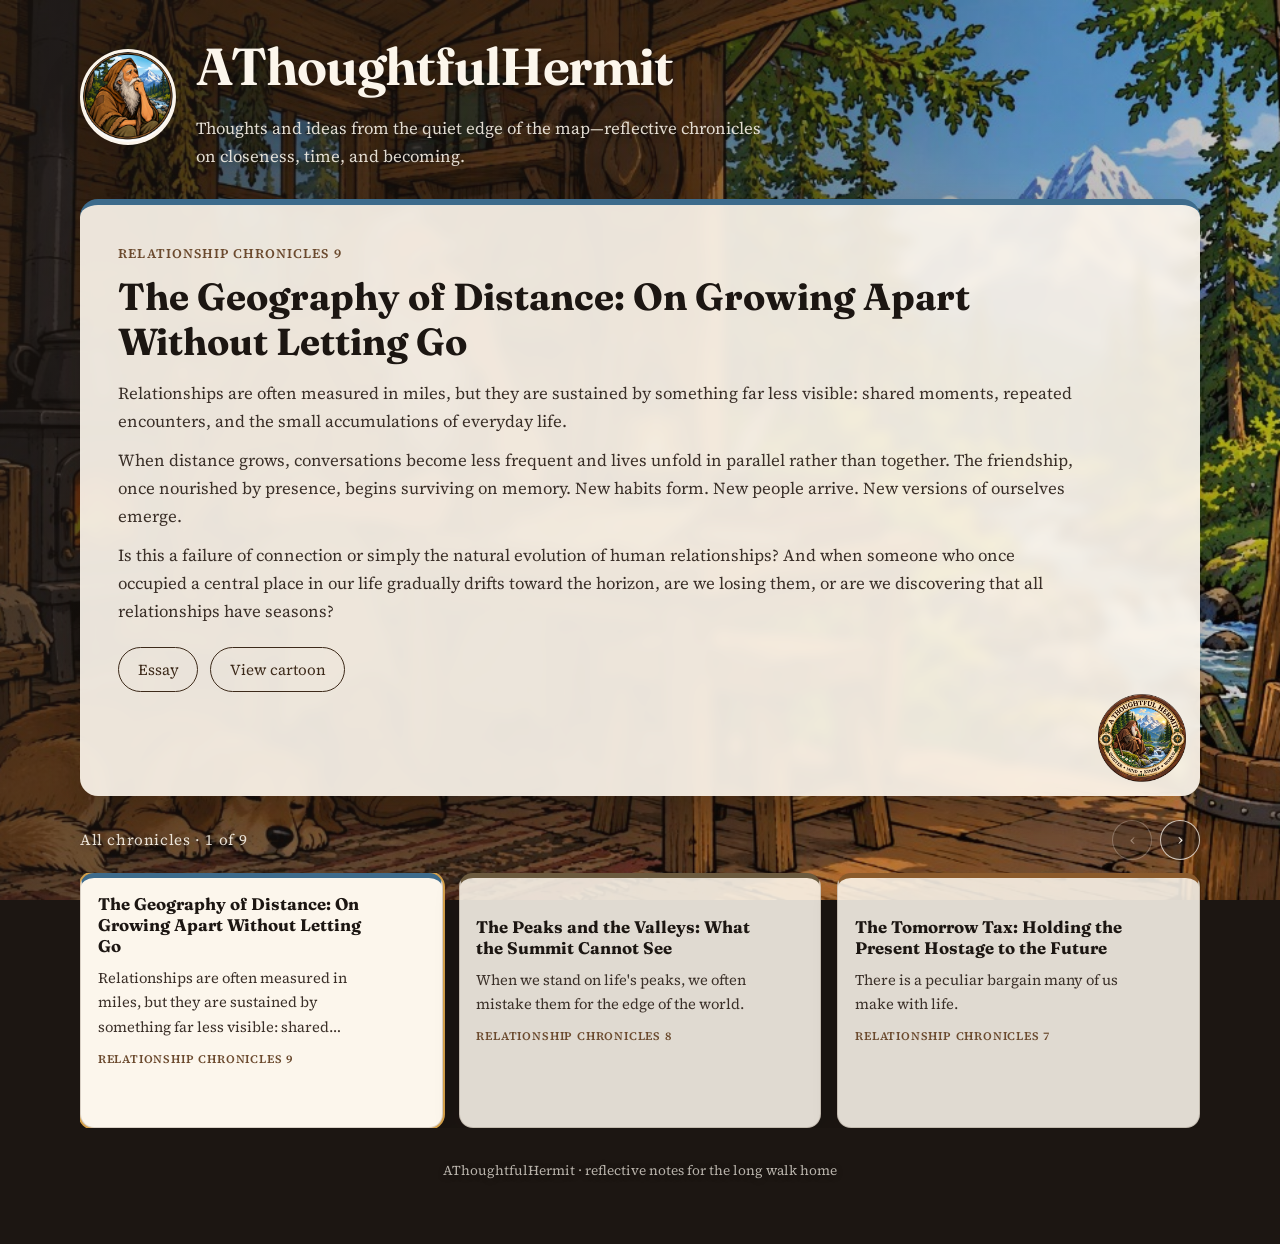
==== index.html @ 3aa4b2b4 "Add panel master logos and refresh chronicle cartoon assets. Co-authored-by: Cursor <cursoragent@cur" ====
<!DOCTYPE html>
<html lang="en">
<head>
  <meta charset="UTF-8" />
  <meta name="viewport" content="width=device-width, initial-scale=1" />
  <title>AThoughtfulHermit</title>
  <meta name="description" content="AThoughtfulHermit — reflective chronicles of thoughts, closeness, and the quiet architecture of ideas." />
  <link rel="preconnect" href="https://fonts.googleapis.com" />
  <link rel="preconnect" href="https://fonts.gstatic.com" crossorigin />
  <link href="https://fonts.googleapis.com/css2?family=Fraunces:opsz,wght@9..144,500;9..144,650&family=Source+Serif+4:opsz,wght@8..60,400;8..60,600&display=swap" rel="stylesheet" />
  <link rel="stylesheet" href="style.css?v=1.2" />
</head>
<body>
  <div class="site-shell">
    <header class="site-header">
      <img
        class="author-portrait"
        src="images/Author.jpg"
        alt="Portrait of the thoughtful hermit"
        width="96"
        height="96"
      />
      <div class="brand-block">
        <h1>AThoughtfulHermit</h1>
        <p class="brand-tagline">Thoughts and ideas from the quiet edge of the map—reflective chronicles on closeness, time, and becoming.</p>
      </div>
    </header>

    <section class="feature-panel" id="feature-panel" aria-live="polite">
      <img
        class="panel-logo"
        src="images/TransparentMasterLogo.png"
        alt=""
        aria-hidden="true"
        width="88"
        height="88"
      />
      <p class="feature-series" id="feature-series"></p>
      <h2 class="feature-title" id="feature-title"></h2>
      <div class="feature-excerpts" id="feature-excerpts"></div>
      <div class="feature-actions">
        <button class="action-button" type="button" id="feature-essay">Essay</button>
        <button class="action-button" type="button" id="feature-cartoon">View cartoon</button>
      </div>
    </section>

    <section class="strip-section" aria-label="Chronicle strip">
      <div class="strip-header">
        <p class="strip-label">All chronicles · <span id="strip-status">1 of 9</span></p>
        <div class="strip-controls">
          <button class="strip-nav" type="button" id="strip-prev" aria-label="Previous chronicle">‹</button>
          <button class="strip-nav" type="button" id="strip-next" aria-label="Next chronicle">›</button>
        </div>
      </div>
      <div class="strip-viewport">
        <div class="strip-track" id="strip-track"></div>
      </div>
    </section>

    <footer class="site-footer">
      <p>AThoughtfulHermit · reflective notes for the long walk home</p>
    </footer>
  </div>

<template id="essay-geography-distance">
    <article class="essay">
      <h2 class="essay__title">The Geography of Distance: On Growing Apart Without Letting Go</h2>
      <section class="essay__section">
        <h3>I. The Slow Departure</h3>
        <p>Most relationships do not end.</p>
        <p>They recede.</p>
        <p>There is rarely a final conversation.</p>
        <p>Rarely a dramatic farewell.</p>
        <p>Rarely a clean line dividing togetherness from separation.</p>
        <p>More often, distance arrives quietly.</p>
        <p>A move to another city.</p>
        <p>A new job.</p>
        <p>A marriage.</p>
        <p>Children.</p>
        <p>Responsibilities.</p>
        <p>Different schedules.</p>
        <p>Different priorities.</p>
        <p>At first nothing appears changed.</p>
        <p>Messages still arrive.</p>
        <p>Calls still happen.</p>
        <p>Plans are still discussed.</p>
        <p>The relationship seems untouched by geography.</p>
        <p>Then something almost imperceptible occurs.</p>
        <p>A story remains untold.</p>
        <p>A phone call happens next week instead of tonight.</p>
        <p>An update feels less urgent to share.</p>
        <p>Weeks become months.</p>
        <p>The relationship continues.</p>
        <p>But it now occupies a different rhythm.</p>
        <p>Like two clocks that once struck together beginning to drift by seconds, then minutes, then hours.</p>
        <p>Nobody decides to grow apart.</p>
        <p>Life simply keeps moving.</p>
      </section>
      <section class="essay__section">
        <h3>II. The Physics of Shared Life</h3>
        <p>What binds human beings together is rarely grand affection alone.</p>
        <p>It is repetition.</p>
        <p>The lunch breaks.</p>
        <p>The spontaneous conversations.</p>
        <p>The rides home.</p>
        <p>The shared frustrations.</p>
        <p>The familiar routines.</p>
        <p>Relationships are often built less from important moments than from ordinary ones.</p>
        <p>The extraordinary moments become meaningful because they rest upon thousands of insignificant interactions.</p>
        <p>When physical distance emerges, these small reinforcements begin disappearing.</p>
        <p>Not because love disappears.</p>
        <p>Not because friendship disappears.</p>
        <p>But because proximity itself performs invisible work.</p>
        <p>Two people can still care deeply about one another.</p>
        <p>Yet the fabric connecting them begins receiving fewer threads.</p>
        <p>The relationship remains alive.</p>
        <p>But it must now survive on intentionality rather than circumstance.</p>
        <p>And intentionality is labor.</p>
        <p>Beautiful labor.</p>
        <p>Necessary labor.</p>
        <p>But labor nonetheless.</p>
      </section>
      <section class="essay__section">
        <h3>III. The Museum Problem</h3>
        <p>Distance creates a peculiar phenomenon.</p>
        <p>We begin preserving people.</p>
        <p>The friend living three thousand miles away remains frozen in our memory.</p>
        <p>We continue imagining them as they were.</p>
        <p>But life keeps changing them.</p>
        <p>And us.</p>
        <p>The person we miss no longer exists exactly as remembered.</p>
        <p>The person doing the missing no longer exists either.</p>
        <p>Yet memory works like a museum.</p>
        <p>It carefully protects a version of reality.</p>
        <p>Years later, two people reconnect and discover something surprising.</p>
        <p>Neither became who the other imagined.</p>
        <p>Both evolved while absent from one another's daily view.</p>
        <p>This realization can feel sad.</p>
        <p>Or beautiful.</p>
        <p>Sometimes both.</p>
        <p>The relationship has not been betrayed by change.</p>
        <p>The relationship has simply encountered time.</p>
      </section>
      <section class="essay__section">
        <h3>IV. The Dissociation of Parallel Lives</h3>
        <p>Distance does not merely separate bodies.</p>
        <p>It separates contexts.</p>
        <p>One friend learns the names of your coworkers.</p>
        <p>Another never meets them.</p>
        <p>One person witnesses your difficult year.</p>
        <p>Another hears about it afterward.</p>
        <p>One understands the texture of your current life.</p>
        <p>Another understands its history.</p>
        <p>This creates a quiet dissociation.</p>
        <p>Lives once deeply intertwined begin unfolding in parallel.</p>
        <p>Not intersecting.</p>
        <p>Not conflicting.</p>
        <p>Simply running alongside one another.</p>
        <p>Like two rivers originating from the same mountain and gradually finding different routes toward the sea.</p>
        <p>The affection remains.</p>
        <p>The familiarity remains.</p>
        <p>Yet the shared reality grows thinner.</p>
        <p>And shared reality is often the substance from which intimacy is made.</p>
      </section>
      <section class="essay__section">
        <h3>V. Are We Losing Them?</h3>
        <p>The question inevitably arrives.</p>
        <p>Are we losing each other?</p>
        <p>The answer may depend on what we think relationships are supposed to be.</p>
        <p>If relationships must remain unchanged to remain meaningful, then perhaps yes.</p>
        <p>Most relationships are constantly being lost.</p>
        <p>But if relationships are living things, then transformation is not evidence of failure.</p>
        <p>It is evidence of life.</p>
        <p>We do not expect trees to remain saplings.</p>
        <p>We do not expect rivers to remain streams.</p>
        <p>Why do we expect relationships to remain exactly as they were?</p>
        <p>The friendship that once depended on proximity may evolve into something quieter.</p>
        <p>Less frequent.</p>
        <p>Less immediate.</p>
        <p>Yet no less sincere.</p>
        <p>The relationship changes shape because life changes shape.</p>
        <p>And often that must be enough.</p>
      </section>
      <section class="essay__section">
        <h3>VI. The Pieces We Leave Behind</h3>
        <p>Perhaps the deeper concern is not losing others.</p>
        <p>Perhaps it is losing ourselves.</p>
        <p>When someone drifts away, they take with them a particular version of us.</p>
        <p>The college roommate remembers the young dreamer.</p>
        <p>The childhood friend remembers the awkward beginnings.</p>
        <p>The former colleague remembers ambitions we may have forgotten.</p>
        <p>Every meaningful relationship becomes a repository.</p>
        <p>A keeper of fragments.</p>
        <p>A witness to identities we once inhabited.</p>
        <p>When distance grows, access to those versions can feel diminished.</p>
        <p>We grieve not only the person.</p>
        <p>We grieve the self reflected through them.</p>
        <p>Yet the reflection was never the entirety of who we were.</p>
        <p>Their departure does not erase those chapters.</p>
        <p>It simply closes the book containing them.</p>
        <p>The story remains written.</p>
        <p>Even when the reader has gone.</p>
      </section>
      <section class="essay__section">
        <h3>VII. The Effort of Staying Close</h3>
        <p>Long-distance relationships of every kind require a conscious choice.</p>
        <p>The effortless mechanisms disappear.</p>
        <p>The accidental encounters vanish.</p>
        <p>What remains is intention.</p>
        <p>The willingness to call.</p>
        <p>To visit.</p>
        <p>To remember birthdays.</p>
        <p>To ask follow-up questions.</p>
        <p>To remain curious about a life you are no longer regularly witnessing.</p>
        <p>Some relationships survive this transition.</p>
        <p>Some do not.</p>
        <p>Neither outcome automatically measures the depth of affection.</p>
        <p>Sometimes two people care deeply and still drift apart.</p>
        <p>Not through neglect.</p>
        <p>Through gravity.</p>
        <p>Through circumstance.</p>
        <p>Through the ordinary architecture of adulthood.</p>
        <p>Love is powerful.</p>
        <p>It is not always stronger than distance, time, and transformation combined.</p>
        <p>And perhaps it was never meant to be.</p>
      </section>
      <section class="essay__section">
        <h3>VIII. The Forest Beyond the Path</h3>
        <p>There is a temptation to interpret every fading connection as loss.</p>
        <p>Yet life rarely works through simple subtraction.</p>
        <p>As some relationships move outward, others move inward.</p>
        <p>New people arrive.</p>
        <p>New communities emerge.</p>
        <p>New forms of belonging appear.</p>
        <p>The old friendship does not disappear because a new one exists.</p>
        <p>The heart does not function like real estate.</p>
        <p>It functions more like a forest.</p>
        <p>Trees fall.</p>
        <p>Saplings emerge.</p>
        <p>Roots intertwine.</p>
        <p>Openings allow sunlight to reach places previously shaded.</p>
        <p>The forest changes continuously while somehow remaining itself.</p>
        <p>So do we.</p>
      </section>
      <section class="essay__section">
        <h3>IX. The Gift of Temporary Permanence</h3>
        <p>Perhaps the mistake is believing permanence is the highest form of love.</p>
        <p>Many beautiful things are temporary.</p>
        <p>A season.</p>
        <p>A sunset.</p>
        <p>A childhood.</p>
        <p>A chapter of life.</p>
        <p>What makes them precious is not their duration.</p>
        <p>It is their reality.</p>
        <p>A friendship that carried you through five pivotal years does not become less meaningful because it later changed.</p>
        <p>A relationship need not last forever to matter forever.</p>
        <p>Some people accompany us for the entire journey.</p>
        <p>Others walk beside us for a single stretch of road.</p>
        <p>Both leave footprints.</p>
        <p>Both shape the traveler.</p>
        <p>Both deserve gratitude.</p>
      </section>
      <section class="essay__section">
        <h3>X. The Horizon</h3>
        <p>Perhaps this is what maturity slowly teaches.</p>
        <p>Distance is not always abandonment.</p>
        <p>Transformation is not always loss.</p>
        <p>And growing apart is not always evidence that something has gone wrong.</p>
        <p>The person living far away continues changing.</p>
        <p>So do you.</p>
        <p>The conversations become less frequent.</p>
        <p>The spaces between updates become larger.</p>
        <p>Life fills with new responsibilities and new companions.</p>
        <p>Yet something remains.</p>
        <p>Not the relationship exactly as it once was.</p>
        <p>Something quieter.</p>
        <p>A thread.</p>
        <p>A memory.</p>
        <p>A shared chapter.</p>
        <p>A piece of yourself entrusted to another human being.</p>
        <p>No one moves through life keeping every relationship unchanged.</p>
        <p>To do so would require remaining unchanged ourselves.</p>
        <p>The goal is not to preserve every connection exactly as it was.</p>
        <p>The goal is to honor what it was, appreciate what it became, and make peace with what it can no longer be.</p>
        <p>Because every person who truly mattered leaves something behind.</p>
        <p>And every person who truly mattered takes something with them.</p>
        <p>Not enough to diminish us.</p>
        <p>Just enough to remind us that for a little while, our lives were wonderfully intertwined.</p>
      </section>
    </article>
  </template>

  <template id="essay-peaks-valleys">
    <article class="essay">
      <h2 class="essay__title">The Peaks and the Valleys: What the Summit Cannot See</h2>
      <section class="essay__section">
        <h3>I. The View From the Top</h3>
        <p>There is a peculiar illusion that accompanies every peak.</p>
        <p>It arrives silently.</p>
        <p>A promotion.</p>
        <p>A successful business.</p>
        <p>A happy relationship.</p>
        <p>Good health.</p>
        <p>A period of confidence.</p>
        <p>A season when everything seems to be moving in the right direction.</p>
        <p>From the summit, the world appears clear.</p>
        <p>You have climbed.</p>
        <p>You have struggled.</p>
        <p>You have arrived.</p>
        <p>Yet standing at the top produces an unexpected anxiety.</p>
        <p>You begin looking downward.</p>
        <p>You see steep cliffs falling away below you.</p>
        <p>The valley appears distant and unfamiliar.</p>
        <p>And a troubling thought arrives:</p>
        <p>What if it is all downhill from here?</p>
        <p>Ironically, those occupying life's peaks rarely recognize them as peaks.</p>
        <p>Success feels normal while we are living inside it.</p>
        <p>Health feels ordinary until it changes.</p>
        <p>Youth feels permanent until it isn't.</p>
        <p>We notice the mountain most clearly after we have descended.</p>
        <p>Only later do we realize:</p>
        <p>That was a summit.</p>
        <p>I was standing on it.</p>
        <p>And I did not fully see it.</p>
      </section>
      <section class="essay__section">
        <h3>II. The Fear of Descent</h3>
        <p>Human beings have a complicated relationship with downward movement.</p>
        <p>We tend to associate ascent with progress.</p>
        <p>Descent with loss.</p>
        <p>Up means improvement.</p>
        <p>Down means failure.</p>
        <p>Every chart points upward.</p>
        <p>Every ambition reaches higher.</p>
        <p>Every success story celebrates the climb.</p>
        <p>Very few celebrate the descent.</p>
        <p>And yet every mountain guarantees one.</p>
        <p>To remain forever at a summit is impossible.</p>
        <p>Life does not operate as a staircase climbing endlessly toward the sky.</p>
        <p>It moves more like a landscape.</p>
        <p>Ridges.</p>
        <p>Plateaus.</p>
        <p>Forests.</p>
        <p>Valleys.</p>
        <p>Streams.</p>
        <p>Peaks.</p>
        <p>The mistake is believing that only the peaks matter.</p>
        <p>The landscape has other ideas.</p>
      </section>
      <section class="essay__section">
        <h3>III. What the Summit Cannot See</h3>
        <p>The summit offers a magnificent view.</p>
        <p>What it does not offer is perspective.</p>
        <p>From the top, the valley often appears empty.</p>
        <p>Distant.</p>
        <p>Less significant.</p>
        <p>A place you hope never to visit.</p>
        <p>But the summit cannot see what lies beneath the trees.</p>
        <p>It cannot see the stream winding through the meadow.</p>
        <p>It cannot see wildflowers hidden among tall grass.</p>
        <p>It cannot see the shaded paths that offer rest.</p>
        <p>It cannot see conversations waiting around campfires.</p>
        <p>It cannot see the unexpected friendships.</p>
        <p>It cannot see the slower rhythms.</p>
        <p>It cannot see the life occurring below.</p>
        <p>The mountain reveals only a portion of the truth.</p>
        <p>The valley reveals another.</p>
        <p>Many of life's deepest discoveries are invisible from success.</p>
        <p>They require proximity rather than elevation.</p>
        <p>They require walking rather than climbing.</p>
      </section>
      <section class="essay__section">
        <h3>IV. The Valley Misunderstood</h3>
        <p>When people enter a valley, they often assume something has gone wrong.</p>
        <p>A career slows.</p>
        <p>A relationship ends.</p>
        <p>Children leave home.</p>
        <p>Health changes.</p>
        <p>Plans unravel.</p>
        <p>The terrain feels unfamiliar.</p>
        <p>The sky appears farther away.</p>
        <p>The summit disappears behind you.</p>
        <p>Naturally, the first instinct is to climb again.</p>
        <p>To escape.</p>
        <p>To return.</p>
        <p>To recover what was lost.</p>
        <p>Yet valleys possess gifts unavailable elsewhere.</p>
        <p>The soil is richer there.</p>
        <p>The water gathers there.</p>
        <p>Things grow there.</p>
        <p>The valley is where roots deepen.</p>
        <p>The summit provides visibility.</p>
        <p>The valley provides nourishment.</p>
        <p>Neither can replace the other.</p>
      </section>
      <section class="essay__section">
        <h3>V. The Education of Lower Ground</h3>
        <p>There are lessons elevation cannot teach.</p>
        <p>Humility.</p>
        <p>Patience.</p>
        <p>Resilience.</p>
        <p>Compassion.</p>
        <p>These virtues seldom emerge from perpetual success.</p>
        <p>More often they are cultivated in periods of uncertainty.</p>
        <p>In seasons when answers arrive slowly.</p>
        <p>In stretches where progress becomes invisible.</p>
        <p>In moments when life insists that we become listeners rather than climbers.</p>
        <p>The valley slows us down.</p>
        <p>And slowing down changes what we notice.</p>
        <p>The texture of bark.</p>
        <p>The sound of water.</p>
        <p>The kindness of strangers.</p>
        <p>The importance of simple routines.</p>
        <p>The summit commands attention.</p>
        <p>The valley invites observation.</p>
        <p>One teaches achievement.</p>
        <p>The other teaches appreciation.</p>
      </section>
      <section class="essay__section">
        <h3>VI. The Stream Between Mountains</h3>
        <p>Eventually, something remarkable occurs.</p>
        <p>The valley stops feeling like a place you are passing through.</p>
        <p>It becomes a place you are living within.</p>
        <p>You notice beauty where you once saw only absence.</p>
        <p>You discover peace where you expected disappointment.</p>
        <p>The stream you barely noticed from above becomes a companion.</p>
        <p>The trees become shelter.</p>
        <p>The winding path becomes interesting.</p>
        <p>Life regains texture.</p>
        <p>And slowly, almost imperceptibly, your eyes begin noticing something in the distance.</p>
        <p>Another rise.</p>
        <p>Another ridge.</p>
        <p>Another mountain.</p>
        <p>Not because you were searching for it.</p>
        <p>Because you have been walking.</p>
        <p>The next peak was always there.</p>
        <p>It simply could not be seen at the previous summit.</p>
      </section>
      <section class="essay__section">
        <h3>VII. The Folly of Permanent Peaks</h3>
        <p>Much suffering emerges from wishing one season could become permanent.</p>
        <p>We want youth without aging.</p>
        <p>Success without failure.</p>
        <p>Spring without winter.</p>
        <p>Peaks without valleys.</p>
        <p>Yet permanence would rob life of its depth.</p>
        <p>A world consisting only of mountaintops would be barren rock.</p>
        <p>Nothing would grow.</p>
        <p>No rivers would form.</p>
        <p>No forests would emerge.</p>
        <p>No flowers would bloom.</p>
        <p>The valley is not the interruption of the journey.</p>
        <p>The valley is part of the ecosystem making the journey possible.</p>
        <p>Without descent, there would be no renewal.</p>
        <p>Without rest, no ascent.</p>
        <p>Without contrast, no perspective.</p>
        <p>The mountain and the valley depend upon one another.</p>
      </section>
      <section class="essay__section">
        <h3>VIII. Walking the Landscape</h3>
        <p>Wisdom may be nothing more than recognizing where you are.</p>
        <p>Not judging it.</p>
        <p>Not resisting it.</p>
        <p>Not demanding a different season.</p>
        <p>Simply seeing it clearly.</p>
        <p>If you are standing on a peak, appreciate the view.</p>
        <p>Someday you will miss it.</p>
        <p>If you are walking through a valley, look around.</p>
        <p>There is more life there than you may realize.</p>
        <p>If you are climbing, be patient.</p>
        <p>If you are descending, stay curious.</p>
        <p>The landscape is larger than any single location upon it.</p>
        <p>No moment has the authority to define the entire journey.</p>
      </section>
      <section class="essay__section">
        <h3>IX. Beyond the Next Bend</h3>
        <p>Perhaps this is what age slowly teaches.</p>
        <p>The peak is not the destination.</p>
        <p>The valley is not the end.</p>
        <p>Both are temporary addresses.</p>
        <p>Both are teachers.</p>
        <p>Both have something to offer.</p>
        <p>The person on the summit imagines there are only cliffs below.</p>
        <p>The person in the valley imagines there are only mountains above.</p>
        <p>Both see only part of the landscape.</p>
        <p>The traveler who has known both sees something different.</p>
        <p>The traveler sees a path.</p>
        <p>A winding path moving through forests and streams, climbing ridges, crossing meadows, reaching summits, and descending again.</p>
        <p>Not a story of winning or losing.</p>
        <p>A story of moving.</p>
        <p>And perhaps that is the deeper comfort.</p>
        <p>No peak lasts forever.</p>
        <p>No valley lasts forever either.</p>
        <p>The trail continues.</p>
        <p>The stream keeps flowing.</p>
        <p>The flowers return.</p>
        <p>And somewhere beyond the next bend, hidden by distance but certain as the horizon itself, another peak is patiently waiting to be discovered.</p>
      </section>
    </article>
  </template>

  <template id="essay-tomorrow-tax">
    <article class="essay">
      <h2 class="essay__title">The Tomorrow Tax: Holding the Present Hostage to the Future</h2>
      <section class="essay__section">
        <h3>I. The Waiting Room</h3>
        <p>Many people are not living in today.</p>
        <p>They are negotiating with tomorrow.</p>
        <p>Not consciously.</p>
        <p>Not deliberately.</p>
        <p>But persistently.</p>
        <p>They tell themselves:</p>
        <p>After I find a job, then I can relax.</p>
        <p>After this project is done, then I can breathe.</p>
        <p>After the children are older, then I will focus on myself.</p>
        <p>After I save enough money, then I will enjoy life.</p>
        <p>The future becomes a gatekeeper.</p>
        <p>A distant authority withholding permission.</p>
        <p>Everything meaningful is deferred until further notice.</p>
        <p>Life begins to resemble an airport terminal.</p>
        <p>People move.</p>
        <p>Conversations happen.</p>
        <p>Time passes.</p>
        <p>But psychologically, they remain waiting for departure.</p>
        <p>The tragedy is subtle.</p>
        <p>While preparing for a future life, they are consuming the one already in progress.</p>
      </section>
      <section class="essay__section">
        <h3>II. The Fear Behind the Bargain</h3>
        <p>Most hostages are taken by force.</p>
        <p>The present is surrendered voluntarily.</p>
        <p>Fear performs the negotiation.</p>
        <p>Fear whispers that vigilance is responsibility.</p>
        <p>That anticipation is maturity.</p>
        <p>That worrying is a form of preparation.</p>
        <p>And so the mind begins paying what might be called a tomorrow tax.</p>
        <p>Today's peace is exchanged for tomorrow's uncertainty.</p>
        <p>Today's joy is exchanged for tomorrow's contingency.</p>
        <p>Today's presence is exchanged for tomorrow's possibility.</p>
        <p>The logic feels convincing.</p>
        <p>If the future contains risk, surely more thinking will create more control.</p>
        <p>Yet the future remains stubbornly independent.</p>
        <p>It refuses to become predictable simply because we have worried about it extensively.</p>
        <p>Many people carry umbrellas during sunshine because the forecast mentioned rain.</p>
        <p>Then they are surprised to discover they missed the sunshine entirely.</p>
      </section>
      <section class="essay__section">
        <h3>III. The Many Forms of Someday</h3>
        <p>The hostage situation rarely announces itself.</p>
        <p>It disguises itself as reasonableness.</p>
        <p>The unemployed person postpones happiness until employment.</p>
        <p>The executive postpones happiness until retirement.</p>
        <p>The student postpones happiness until graduation.</p>
        <p>The parent postpones happiness until life becomes less demanding.</p>
        <p>The entrepreneur postpones happiness until success.</p>
        <p>The successful postpone happiness until they feel secure.</p>
        <p>The conditions change.</p>
        <p>The pattern remains.</p>
        <p>The horizon keeps moving.</p>
        <p>What makes this cycle powerful is that the desired future often arrives.</p>
        <p>The degree is earned.</p>
        <p>The promotion appears.</p>
        <p>The mortgage is paid.</p>
        <p>The business succeeds.</p>
        <p>For a brief moment, satisfaction arrives.</p>
        <p>Then the mind identifies a new condition.</p>
        <p>A new risk.</p>
        <p>A new objective.</p>
        <p>A new reason why peace must be delayed.</p>
        <p>The future continually renews its lease on the present.</p>
      </section>
      <section class="essay__section">
        <h3>IV. The Illusion of Control</h3>
        <p>At the heart of this bargain sits a misunderstanding.</p>
        <p>We confuse influence with control.</p>
        <p>Influence belongs to us.</p>
        <p>Control largely does not.</p>
        <p>We can prepare for an interview.</p>
        <p>We cannot determine its outcome.</p>
        <p>We can exercise.</p>
        <p>We cannot negotiate directly with mortality.</p>
        <p>We can love another person.</p>
        <p>We cannot guarantee their permanence.</p>
        <p>Preparation is useful.</p>
        <p>Control is largely imaginary.</p>
        <p>Fear ignores this distinction.</p>
        <p>Fear insists that if we think hard enough, plan carefully enough, and anticipate thoroughly enough, uncertainty can be eliminated.</p>
        <p>But uncertainty is not a flaw in life.</p>
        <p>It is one of its defining characteristics.</p>
        <p>Attempting to remove it entirely is like attempting to sail by removing the ocean.</p>
        <p>The very thing causing discomfort is also the thing making the journey possible.</p>
      </section>
      <section class="essay__section">
        <h3>V. The Cost of Living Ahead</h3>
        <p>When we continuously inhabit the future, the present begins losing color.</p>
        <p>Meals become fuel.</p>
        <p>Conversations become interruptions.</p>
        <p>Weekends become preparation periods.</p>
        <p>Vacations become opportunities for planning.</p>
        <p>Even achievements become temporary checkpoints rather than experiences.</p>
        <p>The future steals from the present in an unusual way.</p>
        <p>Not by taking time.</p>
        <p>By taking attention.</p>
        <p>And attention is where life actually occurs.</p>
        <p>A sunset observed while worrying about next quarter's goals is only partially experienced.</p>
        <p>A family dinner interrupted by mental rehearsals is only partially attended.</p>
        <p>A quiet morning spent catastrophizing tomorrow becomes a morning never truly lived.</p>
        <p>The clock continues moving.</p>
        <p>But participation decreases.</p>
        <p>Life becomes increasingly witnessed from a distance.</p>
      </section>
      <section class="essay__section">
        <h3>VI. The Difference Between Prudence and Imprisonment</h3>
        <p>To live entirely in today would be irresponsible.</p>
        <p>Seeds require planting before harvest.</p>
        <p>Savings matter.</p>
        <p>Plans matter.</p>
        <p>Preparation matters.</p>
        <p>The future deserves consideration.</p>
        <p>The challenge is determining when consideration becomes captivity.</p>
        <p>Prudence visits the future and returns.</p>
        <p>Imprisonment moves there permanently.</p>
        <p>Prudence asks:</p>
        <p>"What should I do today to help tomorrow?"</p>
        <p>Imprisonment asks:</p>
        <p>"How can I postpone today until tomorrow feels safe?"</p>
        <p>The difference appears subtle.</p>
        <p>Yet it changes everything.</p>
        <p>One creates agency.</p>
        <p>The other creates fear.</p>
        <p>One engages the present.</p>
        <p>The other suspends it.</p>
      </section>
      <section class="essay__section">
        <h3>VII. The Child and the Garden</h3>
        <p>Imagine a gardener planting a tree.</p>
        <p>The gardener waters it.</p>
        <p>Studies the soil.</p>
        <p>Protects the roots.</p>
        <p>Provides sunlight where possible.</p>
        <p>Then waits.</p>
        <p>The gardener cannot pull on the branches to accelerate growth.</p>
        <p>Cannot negotiate with the seasons.</p>
        <p>Cannot demand spring in the middle of winter.</p>
        <p>Growth requires participation and surrender simultaneously.</p>
        <p>Life demands something similar.</p>
        <p>A parent cannot guarantee a child's future.</p>
        <p>A leader cannot eliminate every risk.</p>
        <p>An artist cannot force inspiration.</p>
        <p>A job seeker cannot command opportunity into existence.</p>
        <p>Certain aspects of life improve through effort.</p>
        <p>Others improve through patience.</p>
        <p>Wisdom lies in knowing which is which.</p>
        <p>Many people exhaust themselves trying to force outcomes belonging to tomorrow.</p>
        <p>Meanwhile, today's responsibilities remain unattended.</p>
        <p>The garden suffers because the gardener cannot stop staring at the weather forecast.</p>
      </section>
      <section class="essay__section">
        <h3>VIII. The Present as an Investment</h3>
        <p>Perhaps the deepest irony is this:</p>
        <p>The future we desire is usually built from well-lived presents.</p>
        <p>Health emerges from today's habits.</p>
        <p>Relationships emerge from today's conversations.</p>
        <p>Mastery emerges from today's practice.</p>
        <p>Meaning emerges from today's attention.</p>
        <p>The future is not constructed somewhere else.</p>
        <p>The future is assembled here.</p>
        <p>One day at a time.</p>
        <p>One decision at a time.</p>
        <p>One moment at a time.</p>
        <p>By treating the present as disposable, we often undermine the very future we hope to secure.</p>
        <p>Tomorrow grows from today the way a tree grows from roots.</p>
        <p>Neglect the roots and no amount of concern for the branches will help.</p>
      </section>
      <section class="essay__section">
        <h3>IX. The Release</h3>
        <p>Perhaps peace begins with a simple realization.</p>
        <p>The future has never asked for all of today.</p>
        <p>Only preparation for it.</p>
        <p>The rest belongs to living.</p>
        <p>You can send applications and still enjoy a walk.</p>
        <p>You can save money and still share a meal.</p>
        <p>You can plan responsibly and still appreciate the morning.</p>
        <p>You can acknowledge uncertainty without worshipping it.</p>
        <p>The future is important.</p>
        <p>But it is borrowing time from a lender that has limited funds.</p>
        <p>Eventually we discover that every tomorrow we worried about simply became another today.</p>
        <p>And every today we sacrificed disappeared forever.</p>
      </section>
      <section class="essay__section">
        <h3>X. The Tomorrow Tax</h3>
        <p>Perhaps the most expensive tax we pay is not financial.</p>
        <p>It is psychological.</p>
        <p>It is the cost of postponing life until conditions improve.</p>
        <p>It is the habit of treating happiness as a destination instead of a companion.</p>
        <p>It is the belief that peace can only arrive after uncertainty departs.</p>
        <p>Yet uncertainty never departs entirely.</p>
        <p>It merely changes shape.</p>
        <p>The question, then, is not whether the future matters.</p>
        <p>Of course it does.</p>
        <p>The question is whether we are willing to allow its shadows to darken every room we currently inhabit.</p>
        <p>The future will arrive regardless.</p>
        <p>The present is the only place life can be experienced.</p>
        <p>And perhaps wisdom is nothing more than refusing to hold today hostage for promises tomorrow never actually made.</p>
        <p>Perhaps freedom begins when we stop waiting for life to become safe enough to live.</p>
        <p>And start living it while it remains beautifully, stubbornly uncertain.</p>
      </section>
    </article>
  </template>

  <template id="essay-mountain-pebbles">
    <article class="essay">
      <h2 class="essay__title">The Mountain and the Pebbles: Solving Life One Piece at a Time</h2>
      <section class="essay__section">
        <h3>I. The Shape of Overwhelm</h3>
        <p>Some problems arrive suddenly.</p>
        <p>Others accumulate quietly.</p>
        <p>A declining career. Mounting debt. Family conflict. Poor health. An uncertain future.</p>
        <p>For months or years, individual concerns gather like clouds until one morning you wake to discover that they have become a storm.</p>
        <p>The mind's first instinct is often panic.</p>
        <p>Not because the solution is absent.</p>
        <p>Because the problem feels too large to comprehend.</p>
        <p>When confronted with enormous complexity, the human mind tends to blur details into a single mass.</p>
        <p>Everything becomes connected.</p>
        <p>Everything becomes urgent.</p>
        <p>Everything becomes difficult.</p>
        <p>The challenge is no longer one problem.</p>
        <p>It becomes a hundred problems wearing the same disguise.</p>
        <p>We call this feeling overwhelm.</p>
        <p>Not the presence of complexity.</p>
        <p>The inability to separate it.</p>
      </section>
      <section class="essay__section">
        <h3>II. Mountains Are Terrible Teachers</h3>
        <p>Imagine standing at the base of a mountain.</p>
        <p>You stare upward.</p>
        <p>The summit vanishes into clouds.</p>
        <p>The distance feels impossible.</p>
        <p>Every instinct tells you that reaching the top requires strength, endurance, courage, planning, and luck.</p>
        <p>But something curious happens once you begin walking.</p>
        <p>The mountain disappears.</p>
        <p>Not physically.</p>
        <p>Psychologically.</p>
        <p>You stop climbing a mountain.</p>
        <p>You cross a stream.</p>
        <p>You navigate a trail.</p>
        <p>You climb a ridge.</p>
        <p>You rest beneath a tree.</p>
        <p>The gigantic challenge dissolves into a sequence of manageable actions.</p>
        <p>The summit remains unchanged.</p>
        <p>Only your perspective shifts.</p>
        <p>Life often works the same way.</p>
        <p>The problems that paralyze us are frequently too large to interact with directly.</p>
        <p>You cannot solve a marriage.</p>
        <p>You solve a conversation.</p>
        <p>You cannot solve a career.</p>
        <p>You solve a skill gap.</p>
        <p>You cannot solve your future.</p>
        <p>You solve today.</p>
        <p>Progress begins when the mountain becomes pebbles.</p>
      </section>
      <section class="essay__section">
        <h3>III. The Wisdom of Decomposition</h3>
        <p>Engineers understand a secret that life continually teaches.</p>
        <p>Complex systems become understandable when divided into smaller systems.</p>
        <p>A bridge is not a bridge.</p>
        <p>It is materials.</p>
        <p>Forces.</p>
        <p>Loads.</p>
        <p>Connections.</p>
        <p>Failure points.</p>
        <p>A software platform is not one thing.</p>
        <p>It is thousands of smaller things interacting together.</p>
        <p>Each component can be examined, understood, improved, and reassembled.</p>
        <p>Life rarely receives the same treatment.</p>
        <p>When people say:</p>
        <p>"I am overwhelmed."</p>
        <p>What they often mean is:</p>
        <p>"I have not yet separated the pieces."</p>
        <p>Consider stress.</p>
        <p>Stress can appear as a single enormous burden.</p>
        <p>Yet beneath the surface it might contain:</p>
        <p>Financial uncertainty.</p>
        <p>Poor sleep.</p>
        <p>Health concerns.</p>
        <p>Loneliness.</p>
        <p>Work pressure.</p>
        <p>Decision fatigue.</p>
        <p>Each component contributes to the whole.</p>
        <p>But each can also be examined independently.</p>
        <p>Clarity emerges when abstraction gives way to detail.</p>
        <p>What seemed impossible begins revealing points of leverage.</p>
      </section>
      <section class="essay__section">
        <h3>IV. The Illusion of Speed</h3>
        <p>Modern life worships acceleration.</p>
        <p>Move faster.</p>
        <p>Respond faster.</p>
        <p>Learn faster.</p>
        <p>Grow faster.</p>
        <p>Deliver faster.</p>
        <p>The assumption appears reasonable.</p>
        <p>If a problem is urgent, surely speed is the answer.</p>
        <p>Yet many forms of complexity punish haste.</p>
        <p>A rushed diagnosis misses critical symptoms.</p>
        <p>A rushed strategy solves the wrong problem.</p>
        <p>A rushed conversation damages trust.</p>
        <p>A rushed life accumulates avoidable mistakes.</p>
        <p>There are moments when slowing down becomes the fastest possible action.</p>
        <p>Not because progress stops.</p>
        <p>Because understanding begins.</p>
        <p>A carpenter measures twice before cutting once.</p>
        <p>A surgeon studies before operating.</p>
        <p>An architect plans before building.</p>
        <p>The pause is not inactivity.</p>
        <p>The pause is preparation.</p>
        <p>Sometimes slowing down is merely thinking at the proper speed.</p>
      </section>
      <section class="essay__section">
        <h3>V. The Art of Asking Smaller Questions</h3>
        <p>Large questions rarely produce useful answers.</p>
        <p>"How do I fix my life?"</p>
        <p>"How do I become successful?"</p>
        <p>"How do I stop being stressed?"</p>
        <p>These questions are so large that the mind cannot gain traction.</p>
        <p>Smaller questions possess a different quality.</p>
        <p>"What is causing the most stress right now?"</p>
        <p>"What can I influence this week?"</p>
        <p>"What conversation have I been avoiding?"</p>
        <p>"What is the next useful step?"</p>
        <p>Answers begin appearing.</p>
        <p>Movement begins.</p>
        <p>Momentum begins.</p>
        <p>The small question functions like a flashlight.</p>
        <p>It does not illuminate the entire landscape.</p>
        <p>It illuminates enough ground for the next step.</p>
        <p>And the next.</p>
        <p>And the next.</p>
        <p>Human beings often underestimate the power of understanding one thing clearly.</p>
      </section>
      <section class="essay__section">
        <h3>VI. Integration: Putting the Pieces Back Together</h3>
        <p>Decomposition alone is not enough.</p>
        <p>A pile of puzzle pieces is not a picture.</p>
        <p>The second challenge is integration.</p>
        <p>How do the pieces influence one another?</p>
        <p>What patterns emerge?</p>
        <p>What is the larger story?</p>
        <p>A skilled leader understands departments.</p>
        <p>A great leader understands relationships between departments.</p>
        <p>A skilled physician understands individual symptoms.</p>
        <p>A great physician understands the patient.</p>
        <p>A skilled navigator understands roads.</p>
        <p>A great navigator understands the journey.</p>
        <p>Wisdom is the movement between detail and whole.</p>
        <p>Zooming in.</p>
        <p>Zooming out.</p>
        <p>Examining the pebble.</p>
        <p>Remembering the mountain.</p>
        <p>The goal is not fragmentation.</p>
        <p>The goal is comprehension.</p>
      </section>
      <section class="essay__section">
        <h3>VII. Life as Systems Rather Than Events</h3>
        <p>Many people experience life as a sequence of isolated events.</p>
        <p>A bad meeting.</p>
        <p>A difficult conversation.</p>
        <p>A health scare.</p>
        <p>A disappointing outcome.</p>
        <p>But life often behaves more like a system.</p>
        <p>Poor sleep influences mood.</p>
        <p>Mood influences communication.</p>
        <p>Communication influences relationships.</p>
        <p>Relationships influence wellbeing.</p>
        <p>Wellbeing influences work.</p>
        <p>Work influences sleep.</p>
        <p>Everything touches everything else.</p>
        <p>This realization can feel overwhelming.</p>
        <p>Yet it is also liberating.</p>
        <p>Because changing one small component can reverberate throughout the whole system.</p>
        <p>A nightly walk.</p>
        <p>An honest conversation.</p>
        <p>A healthier routine.</p>
        <p>A moment of reflection.</p>
        <p>Tiny adjustments sometimes create disproportionate consequences.</p>
        <p>A system need not be rebuilt all at once.</p>
        <p>Sometimes it only needs a thoughtful intervention at the right point.</p>
      </section>
      <section class="essay__section">
        <h3>VIII. The Roadmap for Stress</h3>
        <p>Stress often convinces us that everything requires attention simultaneously.</p>
        <p>This is rarely true.</p>
        <p>The stressed mind sees ten alarms and treats them equally.</p>
        <p>The calm mind begins sorting.</p>
        <p>Urgent.</p>
        <p>Important.</p>
        <p>Waiting.</p>
        <p>Unnecessary.</p>
        <p>The act of categorization itself creates relief.</p>
        <p>Because stress thrives in ambiguity.</p>
        <p>A nameless fear grows larger.</p>
        <p>A defined challenge grows smaller.</p>
        <p>Many people attempt to reduce stress by escaping problems.</p>
        <p>Sometimes the more effective path is understanding them.</p>
        <p>The mind relaxes when it sees a road.</p>
        <p>Even a long road.</p>
        <p>Even a difficult road.</p>
        <p>Direction reduces anxiety more effectively than certainty.</p>
      </section>
      <section class="essay__section">
        <h3>IX. Slow Is Smooth, Smooth Is Fast</h3>
        <p>There is a phrase used in disciplines ranging from aviation to special operations:</p>
        <p>Slow is smooth. Smooth is fast.</p>
        <p>The meaning extends far beyond those fields.</p>
        <p>When we slow down enough to understand a problem, our actions become more deliberate.</p>
        <p>When actions become deliberate, mistakes decrease.</p>
        <p>When mistakes decrease, rework decreases.</p>
        <p>When rework decreases, progress accelerates.</p>
        <p>Paradoxically, the quickest route often begins with a pause.</p>
        <p>The impatient mind wants immediate answers.</p>
        <p>The wise mind seeks accurate questions.</p>
        <p>One produces activity.</p>
        <p>The other produces progress.</p>
      </section>
      <section class="essay__section">
        <h3>X. The Pebble in Front of You</h3>
        <p>Perhaps this is the hidden lesson behind nearly every meaningful accomplishment.</p>
        <p>Nobody writes a book.</p>
        <p>They write pages.</p>
        <p>Nobody builds a company.</p>
        <p>They solve problems.</p>
        <p>Nobody transforms a life.</p>
        <p>They change habits.</p>
        <p>Then repeat.</p>
        <p>The mountain remains intimidating only while viewed from a distance.</p>
        <p>Up close, it reveals trails.</p>
        <p>Ridges.</p>
        <p>Markers.</p>
        <p>Footholds.</p>
        <p>The summit is merely the accumulation of many small steps taken consistently.</p>
        <p>Life seldom asks us to solve everything.</p>
        <p>Life asks us to solve the piece directly before us.</p>
        <p>Then the next.</p>
        <p>Then the next.</p>
        <p>And perhaps dignity, wisdom, and peace emerge not from conquering complexity, but from learning to sit with it long enough to understand its parts.</p>
        <p>To slow down.</p>
        <p>To see clearly.</p>
        <p>To transform mountains into pebbles.</p>
        <p>And then, with patience and care, to build the mountain into something we can finally carry.</p>
      </section>
    </article>
  </template>

  <template id="essay-elastic-hour">
    <article class="essay">
      <h2 class="essay__title">The Elastic Hour: On the Illusion of Having Time</h2>
      <section class="essay__section">
        <h3>I. The Currency of the Invisible</h3>
        <p>There are few things humans discuss more often than time.</p>
        <p>We save it.</p>
        <p>Waste it.</p>
        <p>Spend it.</p>
        <p>Manage it.</p>
        <p>Lose it.</p>
        <p>Invest it.</p>
        <p>The language itself reveals a quiet assumption.</p>
        <p>We speak of time as though it were money.</p>
        <p>A finite commodity.</p>
        <p>A measurable asset.</p>
        <p>A resource to be optimized.</p>
        <p>Yet time refuses to behave like currency.</p>
        <p>Money can be accumulated.</p>
        <p>Time can only be experienced.</p>
        <p>And strangely, two people can possess identical hours while inhabiting entirely different realities.</p>
        <p>One person sits before an empty calendar.</p>
        <p>Another sits before a calendar that can no longer accommodate a single obligation.</p>
        <p>Both complain they do not have enough time.</p>
        <p>At first glance, this appears impossible.</p>
        <p>Until we realize that human beings do not experience clock time.</p>
        <p>We experience psychological time.</p>
        <p>And psychological time obeys entirely different laws.</p>
      </section>
      <section class="essay__section">
        <h3>II. The Weight of Infinite Afternoons</h3>
        <p>Conventional wisdom imagines unemployment as an abundance of freedom.</p>
        <p>Suddenly there are no meetings.</p>
        <p>No deadlines.</p>
        <p>No alarms demanding immediate obedience.</p>
        <p>The future appears wide open.</p>
        <p>At first, this sounds like a gift.</p>
        <p>Then Monday arrives.</p>
        <p>Followed by Tuesday.</p>
        <p>Then Wednesday.</p>
        <p>Soon an uncomfortable realization begins to emerge.</p>
        <p>Time without structure does not always feel like freedom.</p>
        <p>Sometimes it feels like exposure.</p>
        <p>The unemployed person often discovers that infinite hours quickly become difficult to bear.</p>
        <p>Not because they lack things to do.</p>
        <p>Quite the opposite.</p>
        <p>They begin filling the day immediately.</p>
        <p>Online courses.</p>
        <p>Certifications.</p>
        <p>Applications.</p>
        <p>Networking.</p>
        <p>Creative projects.</p>
        <p>Exercise.</p>
        <p>Reading.</p>
        <p>Learning.</p>
        <p>Building.</p>
        <p>Improving.</p>
        <p>Anything that transforms empty hours into meaningful ones.</p>
        <p>The effort is practical, but it is also existential.</p>
        <p>Human beings are not merely frightened by scarcity.</p>
        <p>We are frightened by vastness.</p>
        <p>An afternoon with nothing required of us can feel less comforting than an afternoon with a clear purpose.</p>
        <p>Unlimited time often feels suspiciously similar to uncertainty.</p>
        <p>The calendar is empty because the future is unclear.</p>
        <p>And uncertainty stretches time into something almost unbearable.</p>
        <p>An hour waiting for possibility feels longer than an hour spent living inside it.</p>
      </section>
      <section class="essay__section">
        <h3>III. The Price of Every Minute</h3>
        <p>At the opposite end of the spectrum sits the professional whose calendar resembles a battlefield.</p>
        <p>Meetings overlap meetings.</p>
        <p>Notifications interrupt conversations.</p>
        <p>The workday spills into evenings.</p>
        <p>Weekends begin receiving invitations.</p>
        <p>Every hour has been assigned.</p>
        <p>Every moment accounted for.</p>
        <p>This life appears entirely different from the unemployed person's.</p>
        <p>Yet beneath the surface they often share a common experience.</p>
        <p>Neither feels ownership of time.</p>
        <p>One is burdened by having too much.</p>
        <p>The other by having too little.</p>
        <p>The busy professional begins to treat time as currency because the cost is visible.</p>
        <p>A delayed flight becomes lost productivity.</p>
        <p>An unnecessary meeting becomes wasted opportunity.</p>
        <p>An interruption becomes expensive.</p>
        <p>Eventually money itself begins transforming into a mechanism for purchasing time.</p>
        <p>Food delivery buys an hour.</p>
        <p>Household services buy an afternoon.</p>
        <p>Convenience buys breathing room.</p>
        <p>The irony is difficult to miss.</p>
        <p>One person trades time seeking money.</p>
        <p>The other trades money seeking time.</p>
        <p>Each pursues what the other appears to possess naturally.</p>
      </section>
      <section class="essay__section">
        <h3>IV. The Market Value of an Hour</h3>
        <p>Modern culture frequently reduces time to economics.</p>
        <p>An hour becomes a billable rate.</p>
        <p>A productivity metric.</p>
        <p>An efficiency score.</p>
        <p>A measurable output.</p>
        <p>And in certain contexts, this framework makes sense.</p>
        <p>Organizations require planning.</p>
        <p>Businesses require accountability.</p>
        <p>Resources require allocation.</p>
        <p>But the market's calculation of time remains incomplete.</p>
        <p>The most valuable hours of a life rarely produce measurable output.</p>
        <p>The conversation that saves a friendship.</p>
        <p>The evening spent with aging parents.</p>
        <p>The walk that clarifies a difficult decision.</p>
        <p>The moment spent watching a child discover something for the first time.</p>
        <p>These experiences generate little economic value.</p>
        <p>Yet they often become the hours we remember.</p>
        <p>The market measures utility.</p>
        <p>The heart measures meaning.</p>
        <p>The two are not always aligned.</p>
      </section>
      <section class="essay__section">
        <h3>V. Why Time Expands and Contracts</h3>
        <p>Time possesses a strange elasticity.</p>
        <p>A year spent working toward a meaningful goal can disappear in a blur.</p>
        <p>Ten minutes awaiting medical results can feel endless.</p>
        <p>A difficult season stretches.</p>
        <p>A joyful season vanishes.</p>
        <p>The clock remains perfectly consistent.</p>
        <p>Our experience does not.</p>
        <p>Psychologists often speak of attention as the sculptor of experience.</p>
        <p>What matters to us occupies more space.</p>
        <p>What threatens us expands.</p>
        <p>What nourishes us dissolves into flow.</p>
        <p>The unemployed job seeker may find a week feeling impossibly long because each day carries uncertainty.</p>
        <p>The exhausted executive may discover entire months disappearing without recollection because every day resembles the one before it.</p>
        <p>One experiences too much awareness of passing time.</p>
        <p>The other experiences too little.</p>
        <p>Both feel disconnected from it.</p>
      </section>
      <section class="essay__section">
        <h3>VI. The Illusion of the Other Side</h3>
        <p>A curious fantasy often appears whenever we are dissatisfied.</p>
        <p>We imagine that another version of life would solve our relationship with time.</p>
        <p>If only I had fewer obligations.</p>
        <p>If only I had more opportunities.</p>
        <p>If only I had more space.</p>
        <p>If only I had more structure.</p>
        <p>The unemployed person imagines fulfillment waiting inside busyness.</p>
        <p>The overwhelmed professional imagines peace waiting inside emptiness.</p>
        <p>Yet many who have occupied both worlds discover the same restlessness following them across the divide.</p>
        <p>Because the difficulty was never entirely located in the calendar.</p>
        <p>The difficulty was in how meaning was distributed within it.</p>
        <p>An empty day feels beautiful when chosen.</p>
        <p>A prison when imposed.</p>
        <p>A full day feels purposeful when aligned with values.</p>
        <p>Exhausting when disconnected from them.</p>
        <p>The quantity of time matters less than our relationship to it.</p>
      </section>
      <section class="essay__section">
        <h3>VII. The Art of Occupying a Life</h3>
        <p>Perhaps the central question is not how much time we possess.</p>
        <p>It is how fully we inhabit it.</p>
        <p>There are people with demanding careers who remain deeply present.</p>
        <p>There are people with abundant freedom who feel perpetually absent from their own lives.</p>
        <p>Neither busyness nor leisure guarantees fulfillment.</p>
        <p>Time is not redeemed through activity alone.</p>
        <p>Nor through idleness alone.</p>
        <p>What we seek is participation.</p>
        <p>The feeling that our hours belong to something.</p>
        <p>A craft.</p>
        <p>A community.</p>
        <p>A relationship.</p>
        <p>A purpose.</p>
        <p>A curiosity.</p>
        <p>A future.</p>
        <p>Without such anchors, time becomes difficult to bear.</p>
        <p>It pools around us.</p>
        <p>Becoming heavy.</p>
        <p>Formless.</p>
        <p>Endless.</p>
        <p>But when connected to meaning, the same hours acquire shape.</p>
        <p>A direction.</p>
        <p>A story.</p>
        <p>A reason for movement.</p>
      </section>
      <section class="essay__section">
        <h3>VIII. Beyond Time as Money</h3>
        <p>Perhaps the greatest illusion is believing that time and money are interchangeable.</p>
        <p>They often overlap.</p>
        <p>But they are not the same.</p>
        <p>Money answers the question:</p>
        <p>"What can I obtain?"</p>
        <p>Time answers a different question:</p>
        <p>"How will I live?"</p>
        <p>One is a tool.</p>
        <p>The other is a medium.</p>
        <p>Money can create comfort.</p>
        <p>Time creates experience.</p>
        <p>Money can purchase convenience.</p>
        <p>Time permits presence.</p>
        <p>Money can be inherited.</p>
        <p>Time can only be spent.</p>
        <p>Every life eventually becomes a collection of hours transformed into memories.</p>
        <p>Some become accomplishments.</p>
        <p>Some become relationships.</p>
        <p>Some become regrets.</p>
        <p>Some become wisdom.</p>
        <p>All become the story we tell ourselves about what mattered.</p>
      </section>
      <section class="essay__section">
        <h3>IX. The Elastic Hour</h3>
        <p>Perhaps the purpose of life is not to conquer time.</p>
        <p>Not to optimize every minute.</p>
        <p>Not to fill every silence.</p>
        <p>Not to eliminate every idle afternoon.</p>
        <p>Perhaps the goal is simply to become more intimate with its changing nature.</p>
        <p>To recognize that time expands when we fear.</p>
        <p>Contracts when we love.</p>
        <p>Disappears when we flow.</p>
        <p>Lingers when we wait.</p>
        <p>To understand that having time and feeling rich in time are not the same thing.</p>
        <p>The unemployed learner filling a day with possibility.</p>
        <p>The exhausted executive searching for an unscheduled evening.</p>
        <p>The artist protecting a quiet afternoon.</p>
        <p>The parent wishing for one more hour before a child grows older.</p>
        <p>All are negotiating with the same mystery.</p>
        <p>The clock keeps moving at a constant rate.</p>
        <p>Yet each of us inhabits a different universe of time.</p>
        <p>And perhaps wisdom begins when we stop asking whether we have enough of it.</p>
        <p>And start asking whether we are truly present for the portion we have.</p>
      </section>
    </article>
  </template>

  <template id="essay-borrowed-constellations">
    <article class="essay">
      <h2 class="essay__title">Borrowed Constellations: Finding Home Among Fellow Strangers</h2>
      <section class="essay__section">
        <h3>I. The City of Unclaimed Names</h3>
        <p>There is a particular loneliness that belongs to large cities.</p>
        <p>Not the loneliness of isolation.</p>
        <p>The loneliness of proximity.</p>
        <p>Millions of lives pass within arm's reach. Coffee shops hum with conversation. Trains carry entire worlds of private grief and private joy. Apartment windows glow like lanterns suspended above the street.</p>
        <p>And yet, when something important happens, you find yourself searching through your contacts and wondering who truly knows you.</p>
        <p>Not your résumé.</p>
        <p>Not the opinions you have carefully refined.</p>
        <p>Not the version of yourself that navigates meetings, social gatherings, and introductions.</p>
        <p>You.</p>
        <p>The person beneath the performance.</p>
        <p>The one who existed before adulthood became a series of explanations.</p>
        <p>The city offers freedom through anonymity. It invites reinvention. It allows you to become someone new.</p>
        <p>But anonymity extracts a price.</p>
        <p>No one remembers who you were before you began becoming who you are now.</p>
        <p>No one carries the stories that shaped your fears. No one witnessed the childhood victories that still nourish your confidence. No one remembers the losses that left invisible scars.</p>
        <p>And so, almost without realizing it, you begin searching for home in people.</p>
      </section>
      <section class="essay__section">
        <h3>II. The Hunger Beneath Friendship</h3>
        <p>We often describe adulthood as the pursuit of independence.</p>
        <p>Yet beneath many of our ambitions lies a quieter desire.</p>
        <p>Not success.</p>
        <p>Not recognition.</p>
        <p>Not even happiness.</p>
        <p>Belonging.</p>
        <p>The desire to be expected somewhere.</p>
        <p>The desire for a chair that remains empty until you arrive.</p>
        <p>The desire for someone whose first thought upon hearing good news is to share it with you.</p>
        <p>Many friendships begin as convenience.</p>
        <p>Coworkers sharing lunch.</p>
        <p>Neighbors exchanging greetings.</p>
        <p>Strangers occupying the same spaces.</p>
        <p>But occasionally something deeper emerges.</p>
        <p>A conversation lasts longer than expected.</p>
        <p>A small kindness arrives precisely when needed.</p>
        <p>Someone remembers something you forgot you told them.</p>
        <p>And slowly, without ceremony, two lives begin making room for one another.</p>
        <p>What we often call friendship is sometimes the gradual formation of kinship.</p>
        <p>The soul's attempt to create roots where geography has left none.</p>
      </section>
      <section class="essay__section">
        <h3>III. The Problem of the Unfinished Self</h3>
        <p>The difficulty is that most of us begin searching for belonging before we understand who we are.</p>
        <p>We imagine identity as a hidden destination.</p>
        <p>A place we will eventually arrive.</p>
        <p>A complete version of ourselves waiting somewhere in the future.</p>
        <p>But identity is less like architecture and more like weather.</p>
        <p>It shifts.</p>
        <p>It drifts.</p>
        <p>It surprises.</p>
        <p>The person you were five years ago may seem both familiar and foreign.</p>
        <p>The convictions that once anchored you may dissolve.</p>
        <p>The ambitions that once drove you may no longer matter.</p>
        <p>The relationships that once defined you may simply become chapters.</p>
        <p>This creates a particular challenge.</p>
        <p>How can anyone truly know you when you are still changing?</p>
        <p>And more unsettling still:</p>
        <p>How can you trust another person's intentions when they are changing too?</p>
        <p>The friend who feels central to your life today may become a stranger.</p>
        <p>The stranger sitting beside you today may become family.</p>
        <p>Growth rearranges the entire landscape.</p>
        <p>The city becomes a gathering place of unfinished selves, each carrying drafts of identities not yet complete.</p>
        <p>Perhaps that is why intimacy often feels fragile.</p>
        <p>Not because people are insincere.</p>
        <p>But because everyone is evolving faster than certainty can keep pace.</p>
      </section>
      <section class="essay__section">
        <h3>IV. The Three Doubts</h3>
        <p>Most adult relationships are quietly accompanied by three companions.</p>
        <p>The first is doubt in oneself.</p>
        <p>You wonder whether people would stay if they saw everything.</p>
        <p>The insecurity.</p>
        <p>The envy.</p>
        <p>The mistakes.</p>
        <p>The contradictions.</p>
        <p>The unresolved wounds.</p>
        <p>Many of us spend extraordinary amounts of energy editing ourselves in hopes of remaining lovable.</p>
        <p>The second is doubt in others.</p>
        <p>You question motives.</p>
        <p>You wonder whether affection is genuine.</p>
        <p>Whether kindness is conditional.</p>
        <p>Whether loyalty will survive inconvenience.</p>
        <p>Whether interest is rooted in who you are or what you provide.</p>
        <p>The third is doubt in permanence.</p>
        <p>Jobs change.</p>
        <p>Cities change.</p>
        <p>Dreams change.</p>
        <p>People change.</p>
        <p>Modern life teaches us to expect movement.</p>
        <p>Knowing this, many people learn to keep one foot near the exit.</p>
        <p>They avoid disappointment by avoiding dependence.</p>
        <p>Yet something tragic unfolds.</p>
        <p>The walls built to protect us from abandonment often become the very structures that keep belonging outside.</p>
      </section>
      <section class="essay__section">
        <h3>V. Chosen Family: The Kinship We Create</h3>
        <p>Biology gives us origins.</p>
        <p>It does not always give us belonging.</p>
        <p>Sooner or later, many people discover that family and blood are not identical concepts.</p>
        <p>Family is not merely who raised you.</p>
        <p>It is also who remains.</p>
        <p>Who notices.</p>
        <p>Who returns.</p>
        <p>Who carries part of your story.</p>
        <p>Chosen family rarely arrives dramatically.</p>
        <p>There is no official beginning.</p>
        <p>No ceremony.</p>
        <p>No declaration.</p>
        <p>Instead, it accumulates through hundreds of ordinary moments.</p>
        <p>A friend drives you to an appointment.</p>
        <p>A neighbor waters your plants.</p>
        <p>A mentor believes in you before you believe in yourself.</p>
        <p>Someone answers a late-night call.</p>
        <p>Someone celebrates your success without turning it into a comparison.</p>
        <p>Someone sits quietly in your sadness without rushing to repair it.</p>
        <p>These moments seem insignificant individually.</p>
        <p>Yet over the years they create a structure stronger than many realize.</p>
        <p>Unlike inherited family, chosen family remains voluntary.</p>
        <p>Nobody is obligated to stay.</p>
        <p>Nobody is required to care.</p>
        <p>And perhaps that is what makes these relationships sacred.</p>
        <p>Every act of affection becomes an act of choosing.</p>
        <p>Again.</p>
        <p>And again.</p>
        <p>And again.</p>
        <p>Eventually, certain people stop feeling like additions to your life.</p>
        <p>They become part of its foundation.</p>
        <p>You know where they live inside your heart.</p>
        <p>And they know where you live inside theirs.</p>
      </section>
      <section class="essay__section">
        <h3>VI. The Shared Journey of Becoming</h3>
        <p>One of adulthood's quiet revelations is that everyone is improvising.</p>
        <p>The people who appear confident are often uncertain.</p>
        <p>The people who seem settled are frequently rebuilding.</p>
        <p>The people who offer advice are often discovering the answer as they speak.</p>
        <p>We imagine others have arrived while we remain lost.</p>
        <p>But most lives are works in progress disguised as finished products.</p>
        <p>The people around you are learning who they are at the same time you are learning who you are.</p>
        <p>The friend who once needed rescuing becomes resilient.</p>
        <p>The mentor who appeared invincible reveals exhaustion.</p>
        <p>The dreamer becomes pragmatic.</p>
        <p>The pragmatist becomes hopeful.</p>
        <p>The journey of becoming never really ends.</p>
        <p>The challenge is learning how to love people without freezing them into a single version of themselves.</p>
        <p>To allow room for revision.</p>
        <p>To permit transformation.</p>
        <p>To remain curious about who they are becoming.</p>
        <p>And to grant ourselves the same mercy.</p>
      </section>
      <section class="essay__section">
        <h3>VII. The Difference Between Relief and Sustenance</h3>
        <p>When loneliness becomes chronic, when anxiety grows persistent, or when despair settles in, modern life offers many forms of help.</p>
        <p>And that is a gift.</p>
        <p>Therapy can illuminate hidden rooms within us.</p>
        <p>Medicine can quiet suffering that has become unbearable.</p>
        <p>Science has relieved countless forms of pain that previous generations simply endured.</p>
        <p>These are not weaknesses.</p>
        <p>They are often acts of courage.</p>
        <p>Yet there is a subtle danger in believing that every discomfort is solely a symptom to eliminate.</p>
        <p>Some forms of suffering arrive carrying information.</p>
        <p>Loneliness may be telling us that we need connection.</p>
        <p>Grief may be revealing the depth of our love.</p>
        <p>Restlessness may be signaling that we have outgrown an old life.</p>
        <p>Not every pain deserves worship.</p>
        <p>Not every pain deserves eradication.</p>
        <p>Wisdom lies somewhere between those extremes.</p>
        <p>There are wounds that require treatment.</p>
        <p>There are questions that require reflection.</p>
        <p>And there are hunger pangs of the soul that neither medicine nor willpower can satisfy alone.</p>
        <p>A person may sleep better, think more clearly, and still ache for belonging.</p>
        <p>A person may optimize every measurable aspect of life and remain uncertain why any of it matters.</p>
        <p>Human beings need more than relief.</p>
        <p>We need meaning.</p>
        <p>We need witness.</p>
        <p>We need companionship.</p>
        <p>We need the feeling that our existence has become woven into the lives of others.</p>
        <p>Survival, therefore, is rarely a single thing.</p>
        <p>Sometimes it comes through medicine.</p>
        <p>Sometimes through friendship.</p>
        <p>Sometimes through purpose.</p>
        <p>Sometimes through faith.</p>
        <p>Sometimes through a community that carries us when we cannot carry ourselves.</p>
        <p>The goal is not to reject help.</p>
        <p>Nor is it to surrender entirely to it.</p>
        <p>Dignity emerges from participation.</p>
        <p>From remaining engaged with life.</p>
        <p>From accepting support without abandoning agency.</p>
        <p>From refusing to define yourself solely by your wounds.</p>
        <p>From continuing to grow even while carrying them.</p>
      </section>
      <section class="essay__section">
        <h3>VIII. Borrowed Constellations</h3>
        <p>Perhaps this is what adulthood slowly teaches.</p>
        <p>Very few people ever become entirely certain of themselves.</p>
        <p>Very few relationships arrive free of ambiguity.</p>
        <p>Everyone is carrying invisible questions.</p>
        <p>Everyone is searching for directions.</p>
        <p>Everyone is wandering through some part of life without a map.</p>
        <p>The city is full of fellow travelers pretending they know exactly where they are going.</p>
        <p>Yet beneath the performance is a shared longing.</p>
        <p>To be seen.</p>
        <p>To be known.</p>
        <p>To belong somewhere.</p>
        <p>The miracle is not that friendships fail.</p>
        <p>The miracle is that they happen at all.</p>
        <p>Amid millions of strangers, certain people find one another.</p>
        <p>They exchange stories.</p>
        <p>They exchange trust.</p>
        <p>They exchange pieces of themselves.</p>
        <p>And slowly, a scattered collection of lives becomes something resembling home.</p>
        <p>Perhaps family is not always where we begin.</p>
        <p>Perhaps it is what we create when we continue showing up for one another despite uncertainty.</p>
        <p>Perhaps dignity is not found in perfect self-knowledge, perfect health, or perfect relationships.</p>
        <p>Perhaps dignity lies in remaining open-hearted while none of these things are guaranteed.</p>
        <p>In choosing connection despite ambiguity.</p>
        <p>In choosing trust despite risk.</p>
        <p>In choosing one another while all of us remain gloriously, beautifully unfinished.</p>
        <p>And perhaps that is enough.</p>
        <p>Perhaps that has always been enough.</p>
      </section>
    </article>
  </template>

  <template id="essay-unsent-draft">
    <article class="essay">
      <h2 class="essay__title">The Unsent Draft &amp; The Courage of the Unspoken</h2>
      <section class="essay__section">
        <h3>I. The Audition of Clarity</h3>
        <p>You wrote the perfect message three times, then deleted it because the silence felt more honest than another performance of clarity. Sometimes love is not the paragraph—it is the decision not to audition.</p>
        <p>We live in a world obsessed with articulate victory. We are trained to treat every misunderstanding as a courtroom, every friction as an invitation to defend our character, and every conversation as a stage where we must prove how deeply we understand ourselves. We draft, edit, and polish our thoughts, ensuring our pain is well-argued and our points are unassailable.</p>
        <p>Yet, in our desperate rush to be clear, we often forget to be quiet. We mistake having the last word for having the last truth.</p>
      </section>
      <section class="essay__section">
        <h3>II. The Dignity of the Unsent</h3>
        <p>Holding back is rarely about passive submission or losing a debate. It is the delicate, deliberate decision to step off the stage.</p>
        <p>In an environment built on constant self-expression and performance, choosing not to speak can be the highest form of discipline. It is the realization that not every emotion requires an audience, and not every conflict needs a resolution on paper. Sometimes, crafting the perfect retort is merely an exercise in ego—a desire to outdo, to triumph, or to secure a verdict in our favor.</p>
        <p>To delete the draft is to acknowledge that love—whether for a partner, a friend, or ourselves—is not sustained by performance. It is sustained by restraint.</p>
      </section>
      <section class="essay__section">
        <h3>III. Scenarios of the Unspoken: Finding Clarity in Silence</h3>
        <h3>1. The Text Message Drafted at Midnight</h3>
        <p>A conversation has turned sharp, frayed by exhaustion. Your fingers fly across the screen, constructing a brilliant, devastating summary of why you were right and how they misjudged you. It is eloquent, sharp, and airtight.</p>
        <p><strong>The Impetuous Urge:</strong> Send the paragraph to vindicate yourself and secure the final, decisive word.</p>
        <p><strong>The Quiet Mercy:</strong> You pause. You read the paragraph and realize it is a monument to your pride, not a bridge to their heart. You select all, hit delete, and lock the phone. In that sudden stillness, clarity arrives: Victory here would mean destroying the peace I am trying to build.</p>
        <h3>2. The Unjust Misunderstanding</h3>
        <p>A colleague or friend misinterprets your intentions, attributing motive to a mistake you made. Every instinct urges you to assemble an exhaustive timeline of facts, emails, and excuses to clear your name.</p>
        <p><strong>The Impetuous Urge:</strong> Force an immediate audit of the situation until they admit you acted in good faith.</p>
        <p><strong>The Quiet Mercy:</strong> You offer a brief, gentle acknowledgment, refusing the urge to wage a war of explanation. By refusing to enter the theater of defense, you leave room for the storm to pass. In the space you created, they come to see your character on their own—not because you proved it, but because your composure held it.</p>
        <h3>3. The Need to Correct</h3>
        <p>A loved one tells a story or shares a memory, but they get the facts entirely wrong. They credit the wrong person, misremember the sequence, or misquote the past.</p>
        <p><strong>The Impetuous Urge:</strong> Intercept the narrative mid-sentence to correct the record and uphold accuracy.</p>
        <p><strong>The Quiet Mercy:</strong> You smile and let them hold the floor. You realize the technical truth matters far less than the joy they feel in telling it. The restraint to let an error stand is a quiet, invisible grace that protects connection over precision.</p>
      </section>
      <section class="essay__section">
        <h3>IV. Restraint as the Softest Revolution</h3>
        <p>When everyone is competing to be heard, silence becomes a radical form of hospitality.</p>
        <p>To hold back is to extend a soft inventory of grace to the room. It asks a fundamentally different question: Do I want to win this moment, or do I want to preserve this bond?</p>
        <p>The unsent draft is not a surrender. It is a sanctuary. It is the quiet recognition that some truths are too fragile to be hurled across a room as arguments, and that the best demonstration of affection is sometimes offering a space so spacious, even your desire to be right can quietly dissolve.</p>
      </section>
    </article>
  </template>

  <template id="essay-two-clocks">
    <article class="essay">
      <h2 class="essay__title">Two Clocks: The Friction of Urgency and Patience</h2>
      <section class="essay__section">
        <h3>I. The Hallway Between Now and Soon</h3>
        <p>One of you lives in now; the other lives in soon. You keep trying to meet in the hallway between urgency and patience, learning that timing is its own tenderness—and its own friction.</p>
        <p>Human lives do not run on a single pendulum. We carry two distinct timekeepers within us, often ticking at irreconcilable rates:</p>
        <p><strong>The Clock of Now:</strong> It lives in the pulse, the immediate gesture, the unresolved thread. It demands answers today, decisions before sunset, and words that clear the air immediately. It cannot rest while the circle remains open.</p>
        <p><strong>The Clock of Soon:</strong> It lives in the season, the horizon, and the slow turn of tides. It trusts the wisdom of unhurried soil, knowing that some truths only reveal themselves when given room to settle and breathe.</p>
        <p>We often assign morality to these tempos. We praise Now as decisive or accuse it of being anxious; we glorify Soon as patient or condemn it as avoidant. But time carries no inherent virtue—it is simply the climate in which our needs collide.</p>
      </section>
      <section class="essay__section">
        <h3>II. Where the Clocks Clash: Three Scenarios</h3>
        <p>To understand the friction between these two clocks, we need only look at where we live, love, and work.</p>
        <h3>1. The Argument in the Kitchen</h3>
        <p>A couple stands in the evening light after a long conflict.</p>
        <p>The Now Partner needs to talk it through right now. To go to sleep without resolution feels like a betrayal, an intolerable tear in the fabric of safety. For them, immediate connection is the only path to peace.</p>
        <p>The Soon Partner is flooded, overwhelmed, and needs space. For them, forcing a conversation now guarantees reactive, painful words. They need overnight distance so their thoughts can cool into clarity.</p>
        <p>Neither partner is wrong. Yet, in that doorway, urgency feels like aggression to the one who needs time, and patience feels like abandonment to the one who needs relief.</p>
        <h3>2. The Creative Threshold</h3>
        <p>An artist or strategist stands before a half-formed project.</p>
        <p>The Now Instinct wants to push the work to completion—to ship, publish, and secure validation. It fears that if momentum stalls, the spark will die forever.</p>
        <p>The Soon Instinct knows the idea is still soft and unformed. It recognizes that forcing the work into finality today will flatten its complexity, producing something tidy rather than something profound.</p>
        <p>Pushing too fast breeds shallow work; waiting too long breeds safe inaction.</p>
        <h3>3. The Journey Through Healing</h3>
        <p>A person recovering from a profound loss or life shift navigates their own inner timeline.</p>
        <p>The Now Impulse demands that they "get over it," pull themselves together, and rebuild their routine immediately to outrun the pain.</p>
        <p>The Soon Reality reminds them that grief has its own stubborn liturgy. Nerve endings and heart tissue heal at a physiological pace that refuses to be bribed by deadlines.</p>
      </section>
      <section class="essay__section">
        <h3>III. The Physiology of the Friction: Stress as Engine</h3>
        <p>Stress is the heat generated when one clock tries to force the other out of its natural rhythm.</p>
        <p>When The Clock of Now is held hostage by The Clock of Soon—waiting for a diagnosis, a job offer, or a delayed apology—the nervous system prepares for battle with nowhere to run. Cortisol surges, the throat tightens, and time stretches into an agonizing, viscous corridor. The mind panics because it cannot force the future into the present moment.</p>
        <p>Conversely, when The Clock of Soon is violently yanked into The Clock of Now—forced to make a life-altering choice under duress or heal before the wound has closed—the result is exhaustion and collapse. Stress distorts our inner temporal sense: it inflates the present into an emergency and shrinks the future into an impossibility.</p>
      </section>
      <section class="essay__section">
        <h3>IV. The Absence of an Ideal Tempo</h3>
        <p>We spend years searching for a master clock—a mythical, perfect equilibrium between speed and stillness. But there is no static ideal. Timing is entirely situational.</p>
        <p>In an emergency, to pause and deliberate in the name of "patience" is negligence.</p>
        <p>In deep grief, long-term creation, or complex emotional repair, to demand immediate closure is violence.</p>
        <p>Wisdom is not about choosing a permanent tempo; it is the quiet agility to ask: Which clock does this moment actually require?</p>
      </section>
      <section class="essay__section">
        <h3>V. Timing as Tenderness</h3>
        <p>If the misalignment of time creates our sharpest friction, it also offers our quietest opportunities for grace.</p>
        <p>To live alongside another human—or to live with your own complex mind—is to accept that you will frequently be out of rhythm. True intimacy is not forcing both clocks to strike midnight in unison. It is walking into that narrow hallway between urgency and patience, recognizing that the other person's pace is not a threat to your own.</p>
        <p>Sometimes, tenderness looks like slowing down your Now so someone else can breathe. Other times, it looks like extending a hand to Soon, offering the gentle courage it needs to take a step today.</p>
      </section>
    </article>
  </template>

  <template id="essay-soft-inventory">
    <article class="essay">
      <h2 class="essay__title">The Soft Inventory &amp; The Physics of the Spark</h2>
      <section class="essay__section">
        <h3>I. The Soft Inventory</h3>
        <p>A refilled water glass. A remembered allergy. A glance across a crowded room that says I see you. Intimacy is often logistical—an inventory of small mercies that never announce themselves as love.</p>
        <p>We keep these inventories for others intuitively when we care for them. We notice their small preferences, cushion their falls, and remember where their rough edges lie. Yet, when we turn the lens inward toward our own lives, our internal inventory often tells a very different story—one not of attentive care, but of stillness, hesitation, and weight.</p>
      </section>
      <section class="essay__section">
        <h3>II. The Architecture of Inertia</h3>
        <p>Left to its own devices, human nature defaults to a quiet conservation of energy. We call it inertia, but the word is too sterile for what it actually feels like.</p>
        <p>Inertia is rarely just sitting still; it is an invisible, heavy atmosphere. Sometimes it is physiological—the bone-deep weariness of a body dealing with illness, or a mind weighed down by mental exhaustion. Other times, it is psychological—a quiet, protective armor built out of fear. We stay still because we fear failure, or worse, because we fear the unknown. Even a context that makes us unhappy can feel strangely comforting simply because it is predictable. The mind prefers a familiar cage to an unfamiliar open field.</p>
        <p>So we remain in place. We stay in the same roles, the same routines, the same internal climates, waiting for something outside of us to shift the terrain.</p>
      </section>
      <section class="essay__section">
        <h3>III. The Limits of External Sparks</h3>
        <p>Because inertia is a universal human tax, the world is eager to sell us the antidote. We are surrounded by advice, frameworks, and well-meaning challenges. People tell us to "find our purpose," hire a coach, or find an accountability partner to drag us across the starting line.</p>
        <p>These external forces can provide a temporary scaffold, but they cannot build the structure. An external push might move a body, but it cannot move a soul. If the impulse to change context relies entirely on outside pressure, the moment that pressure relaxes, we snap right back to our original shape.</p>
        <p>Ultimately, the challenge cannot be delegated. The spark must be internal. No one else can decide for you that the quiet discomfort of remaining static has finally outgrown the scary uncertainty of motion.</p>
      </section>
      <section class="essay__section">
        <h3>IV. Following Curiosity Into the Adventure</h3>
        <p>How, then, do we bridge the gap between The Soft Inventory and the leap into change?</p>
        <p>Perhaps the answer is not a heroic, aggressive surge of willpower, but rather a quiet pivot toward curiosity.</p>
        <p>When we replace the fear of "What if I fail?" with the open-ended curiosity of "What else could be?", the nature of change shifts. It stops being a terrifying test of character and becomes an adventure. To change context is to make an offer of self-compassion—a small, logistical mercy extended to your future self, much like that refilled glass of water.</p>
        <p>The fruits of moving forward are never guaranteed. The terrain ahead will be uncertain, and the path will require genuine effort against the gravity of your own habits. But the invitation remains open every day: Are you ready for the adventure?</p>
      </section>
    </article>
  </template>

  <div class="image-modal" id="image-modal" hidden aria-hidden="true" role="dialog" aria-modal="true" aria-label="Content dialog">
    <button class="image-modal__backdrop" type="button" aria-label="Close dialog" data-modal-close></button>
    <div class="image-modal__panel">
      <button class="image-modal__close" type="button" aria-label="Close" data-modal-close>&times;</button>
      <img class="image-modal__image" src="" alt="" />
      <div class="image-modal__essay" id="image-modal-essay" hidden></div>
    </div>
  </div>

  <script src="chronicles.js?v=1.1"></script>
  <script src="script.js?v=1.1"></script>
</body>
</html>
---- style.css ----
:root {
  --ink: #1c1612;
  --ink-soft: #3a2f28;
  --parchment: rgba(252, 246, 236, 0.92);
  --parchment-solid: #fcf6ec;
  --wood: #6b4a2e;
  --wood-deep: #3d2a1a;
  --lantern: #d4a04a;
  --pine: #3d5c45;
  --sky: #5a8fb8;
  --scrim: linear-gradient(
    105deg,
    rgba(28, 22, 18, 0.72) 0%,
    rgba(28, 22, 18, 0.55) 42%,
    rgba(28, 22, 18, 0.28) 70%,
    rgba(28, 22, 18, 0.18) 100%
  );
  --shadow: 0 18px 40px rgba(18, 12, 8, 0.28);
  --radius: 18px;
  --font-display: 'Fraunces', 'Iowan Old Style', 'Palatino Linotype', Palatino, serif;
  --font-body: 'Source Serif 4', 'Iowan Old Style', Georgia, serif;
}

*,
*::before,
*::after {
  box-sizing: border-box;
}

html {
  scroll-behavior: smooth;
}

body {
  margin: 0;
  min-height: 100vh;
  color: var(--ink);
  font-family: var(--font-body);
  font-size: 1.05rem;
  line-height: 1.65;
  background-color: #1c1612;
  background-image: var(--scrim), url('images/AThoughtFulHermit.jpg');
  background-size: cover;
  background-position: center center;
  background-attachment: fixed;
  background-repeat: no-repeat;
}

img {
  max-width: 100%;
  display: block;
}

button {
  font: inherit;
  cursor: pointer;
}

.site-shell {
  width: min(1120px, calc(100% - 2rem));
  margin: 0 auto;
  padding: 1.5rem 0 3rem;
}

.site-header {
  display: flex;
  align-items: center;
  gap: 1.25rem;
  margin-bottom: 1.75rem;
  animation: riseIn 0.9s ease both;
}

.author-portrait {
  width: 96px;
  height: 96px;
  border-radius: 50%;
  object-fit: cover;
  border: 3px solid rgba(252, 246, 236, 0.9);
  box-shadow: var(--shadow);
  flex-shrink: 0;
  background: var(--parchment-solid);
}

.brand-block {
  min-width: 0;
}

.brand-block h1 {
  margin: 0;
  font-family: var(--font-display);
  font-size: clamp(2rem, 5vw, 3.25rem);
  font-weight: 650;
  letter-spacing: -0.02em;
  color: var(--parchment-solid);
  text-shadow: 0 2px 18px rgba(0, 0, 0, 0.45);
}

.brand-tagline {
  margin: 0.35rem 0 0;
  max-width: 36rem;
  color: rgba(252, 246, 236, 0.88);
  font-size: 1.05rem;
  text-shadow: 0 1px 10px rgba(0, 0, 0, 0.4);
}

.feature-panel {
  position: relative;
  background: var(--parchment);
  border-radius: var(--radius);
  box-shadow: var(--shadow);
  padding: clamp(1.4rem, 3vw, 2.4rem);
  padding-right: clamp(5.5rem, 12vw, 7.5rem);
  padding-bottom: clamp(5rem, 10vw, 6.5rem);
  border-top: 6px solid var(--wood);
  backdrop-filter: blur(6px);
  animation: riseIn 0.95s ease 0.08s both;
  min-height: 18rem;
}

.panel-logo {
  position: absolute;
  bottom: 0.85rem;
  right: 0.85rem;
  top: auto;
  width: 88px;
  height: 88px;
  object-fit: contain;
  pointer-events: none;
  user-select: none;
  z-index: 1;
}

.strip-card .panel-logo {
  bottom: 0.55rem;
  right: 0.55rem;
  top: auto;
  width: 52px;
  height: 52px;
}

.feature-panel.is-swapping {
  animation: featureSwap 0.45s ease;
}

.feature-series {
  margin: 0 0 0.55rem;
  font-size: 0.82rem;
  letter-spacing: 0.08em;
  text-transform: uppercase;
  color: var(--wood);
  font-weight: 600;
}

.feature-title {
  margin: 0 0 1rem;
  font-family: var(--font-display);
  font-size: clamp(1.55rem, 3.4vw, 2.35rem);
  line-height: 1.2;
  color: var(--ink);
}

.feature-excerpts {
  display: grid;
  gap: 0.75rem;
}

.feature-excerpts p {
  margin: 0;
  color: var(--ink-soft);
}

.feature-actions {
  display: flex;
  flex-wrap: wrap;
  gap: 0.75rem;
  margin-top: 1.35rem;
}

.action-button {
  appearance: none;
  border: 1.5px solid var(--wood-deep);
  background: transparent;
  color: var(--wood-deep);
  border-radius: 999px;
  padding: 0.55rem 1.15rem;
  font-size: 0.95rem;
  transition: background 0.2s ease, color 0.2s ease, transform 0.2s ease;
}

.action-button:hover,
.action-button:focus-visible {
  background: var(--wood-deep);
  color: var(--parchment-solid);
  outline: none;
  transform: translateY(-1px);
}

.strip-section {
  margin-top: 1.5rem;
  animation: riseIn 1s ease 0.16s both;
}

.strip-header {
  display: flex;
  align-items: center;
  justify-content: space-between;
  gap: 1rem;
  margin-bottom: 0.85rem;
}

.strip-label {
  margin: 0;
  color: rgba(252, 246, 236, 0.9);
  font-size: 0.95rem;
  letter-spacing: 0.04em;
  text-shadow: 0 1px 8px rgba(0, 0, 0, 0.35);
}

.strip-controls {
  display: flex;
  gap: 0.5rem;
}

.strip-nav {
  width: 2.5rem;
  height: 2.5rem;
  border-radius: 50%;
  border: 1.5px solid rgba(252, 246, 236, 0.75);
  background: rgba(28, 22, 18, 0.45);
  color: var(--parchment-solid);
  display: grid;
  place-items: center;
  transition: background 0.2s ease, opacity 0.2s ease;
}

.strip-nav:hover:not(:disabled),
.strip-nav:focus-visible:not(:disabled) {
  background: rgba(28, 22, 18, 0.75);
  outline: none;
}

.strip-nav:disabled {
  opacity: 0.35;
  cursor: not-allowed;
}

.strip-viewport {
  overflow: hidden;
}

.strip-track {
  display: grid;
  grid-template-columns: repeat(3, minmax(0, 1fr));
  gap: 1rem;
  transition: transform 0.35s ease, opacity 0.35s ease;
}

.strip-card {
  position: relative;
  appearance: none;
  text-align: left;
  border: 1px solid rgba(61, 42, 26, 0.18);
  background: rgba(252, 246, 236, 0.88);
  border-radius: 14px;
  padding: 1rem 1.05rem 1.1rem;
  padding-right: 4rem;
  padding-bottom: 3.6rem;
  border-top: 5px solid var(--wood);
  box-shadow: 0 10px 24px rgba(18, 12, 8, 0.18);
  color: inherit;
  min-height: 10.5rem;
  transition: transform 0.25s ease, box-shadow 0.25s ease, background 0.25s ease;
}

.strip-card:hover,
.strip-card:focus-visible {
  transform: translateY(-3px);
  outline: none;
  box-shadow: 0 14px 28px rgba(18, 12, 8, 0.26);
}

.strip-card.is-focused {
  background: var(--parchment-solid);
  box-shadow: 0 0 0 2px var(--lantern), 0 14px 28px rgba(18, 12, 8, 0.28);
}

.strip-card h3 {
  margin: 0 0 0.55rem;
  font-family: var(--font-display);
  font-size: 1.05rem;
  line-height: 1.25;
  color: var(--ink);
}

.strip-card p {
  margin: 0;
  font-size: 0.92rem;
  color: var(--ink-soft);
  display: -webkit-box;
  -webkit-line-clamp: 3;
  -webkit-box-orient: vertical;
  overflow: hidden;
}

.strip-card .strip-series {
  margin-top: 0.7rem;
  font-size: 0.72rem;
  letter-spacing: 0.07em;
  text-transform: uppercase;
  color: var(--wood);
  font-weight: 600;
}

.site-footer {
  margin-top: 2rem;
  color: rgba(252, 246, 236, 0.7);
  font-size: 0.85rem;
  text-align: center;
  text-shadow: 0 1px 6px rgba(0, 0, 0, 0.35);
}

.image-modal {
  position: fixed;
  inset: 0;
  z-index: 40;
  display: grid;
  place-items: center;
  padding: 1rem;
}

.image-modal[hidden] {
  display: none;
}

.image-modal__backdrop {
  position: absolute;
  inset: 0;
  border: 0;
  background: rgba(12, 8, 5, 0.72);
}

.image-modal__panel {
  position: relative;
  z-index: 1;
  width: min(920px, 100%);
  max-height: min(88vh, 920px);
  overflow: auto;
  background: var(--parchment-solid);
  border-radius: 16px;
  box-shadow: var(--shadow);
  padding: 1.25rem;
}

.image-modal__panel:has(.image-modal__image:not([hidden])) {
  padding: 0.75rem;
  background: #120e0a;
}

.image-modal__panel:has(.image-modal__essay:not([hidden])) {
  padding: 1.5rem 1.75rem 2rem;
}

.image-modal__close {
  position: sticky;
  top: 0.25rem;
  float: right;
  z-index: 2;
  width: 2.25rem;
  height: 2.25rem;
  border: 0;
  border-radius: 50%;
  background: rgba(252, 246, 236, 0.92);
  color: var(--ink);
  font-size: 1.4rem;
  line-height: 1;
}

.image-modal__image {
  width: 100%;
  border-radius: 10px;
}

.image-modal__image[hidden],
.image-modal__essay[hidden] {
  display: none;
}

.essay__title {
  margin: 0 0 1.25rem;
  font-family: var(--font-display);
  font-size: clamp(1.5rem, 3vw, 2rem);
  line-height: 1.2;
  color: var(--ink);
}

.essay__section {
  margin-bottom: 1.35rem;
}

.essay__section:last-child {
  margin-bottom: 0;
}

.essay__section h3 {
  margin: 0 0 0.55rem;
  font-family: var(--font-display);
  font-size: 1.15rem;
  color: var(--wood-deep);
}

.essay__section p {
  margin: 0 0 0.65rem;
  color: var(--ink-soft);
}

.essay__section p:last-child {
  margin-bottom: 0;
}

@keyframes riseIn {
  from {
    opacity: 0;
    transform: translateY(14px);
  }
  to {
    opacity: 1;
    transform: translateY(0);
  }
}

@keyframes featureSwap {
  0% {
    opacity: 0.35;
    transform: translateY(8px);
  }
  100% {
    opacity: 1;
    transform: translateY(0);
  }
}

@media (max-width: 900px) {
  .strip-track {
    grid-template-columns: repeat(2, minmax(0, 1fr));
  }

  .strip-card:nth-child(3) {
    display: none;
  }
}

@media (max-width: 640px) {
  .site-header {
    flex-direction: column;
    align-items: flex-start;
  }

  .author-portrait {
    width: 80px;
    height: 80px;
  }

  .panel-logo {
    width: 64px;
    height: 64px;
    bottom: 0.65rem;
    right: 0.65rem;
    top: auto;
  }

  .feature-panel {
    padding-right: 5rem;
    padding-bottom: 5rem;
  }

  .strip-card .panel-logo {
    width: 44px;
    height: 44px;
    bottom: 0.45rem;
    right: 0.45rem;
    top: auto;
  }

  .strip-track {
    grid-template-columns: 1fr;
  }

  .strip-card:nth-child(n + 2) {
    display: none;
  }

  .strip-card:nth-child(1) {
    display: block;
  }

  body {
    background-attachment: scroll;
  }
}
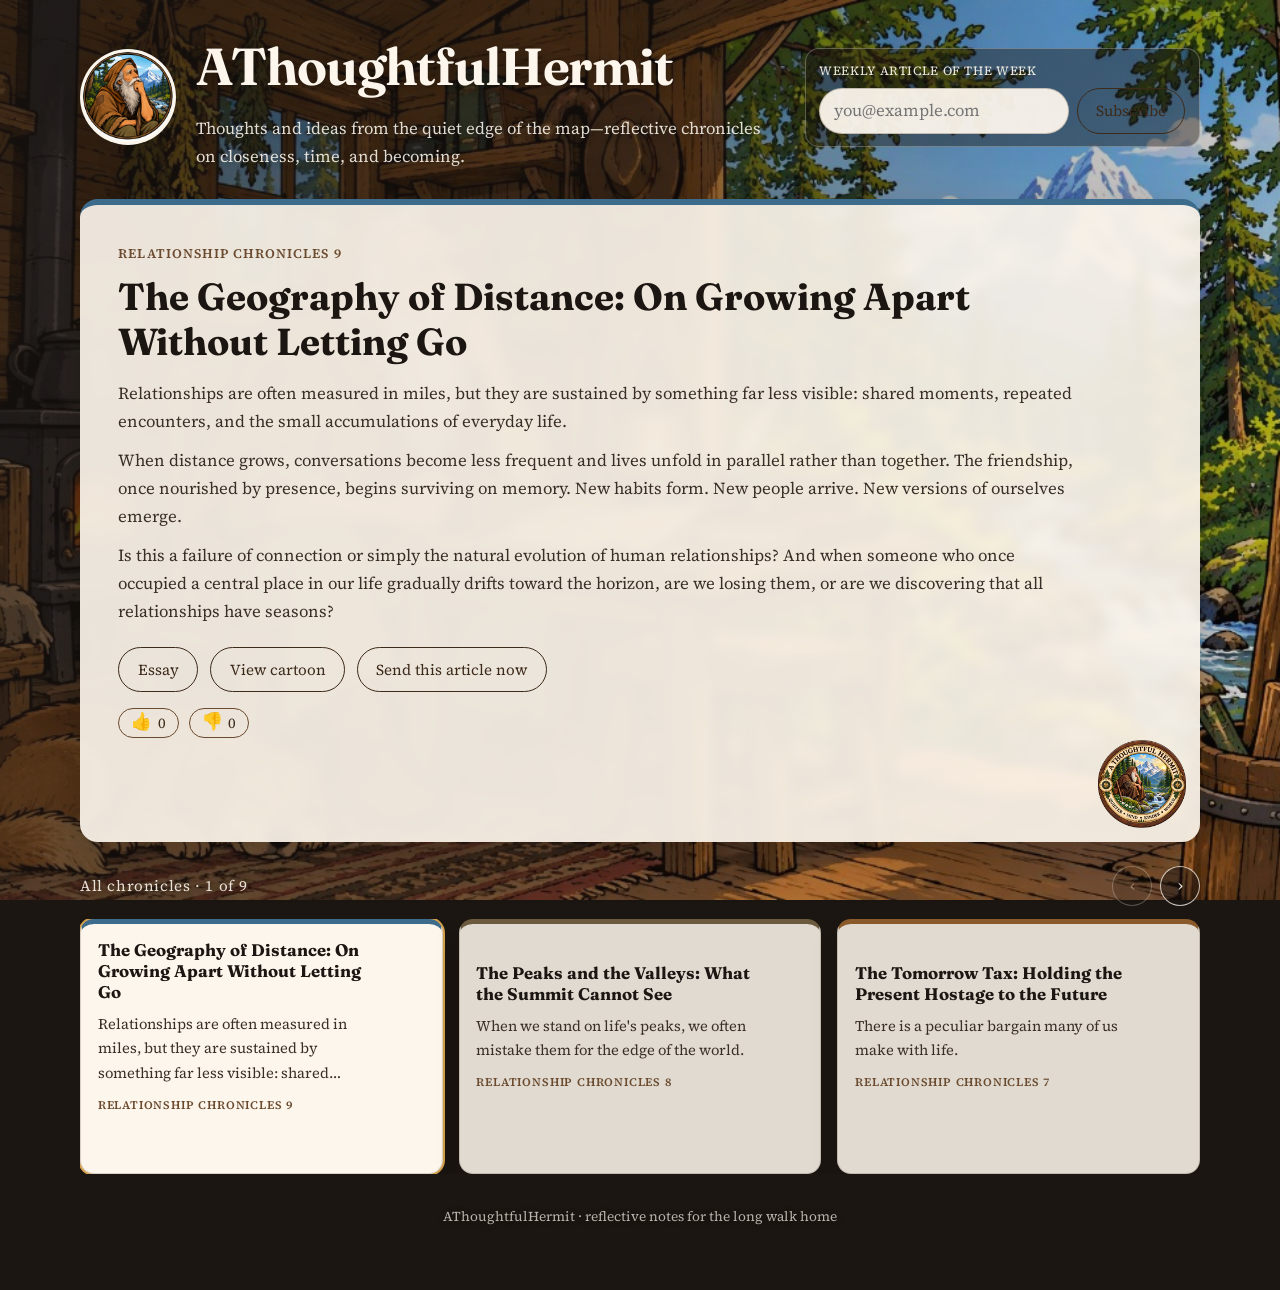
==== commit 8caa5036: "Add free-tier subscribe, email, and reaction engagement. Wire Supabase Edge Functions, cabin-backgro" ====
--- a/index.html
+++ b/index.html
@@ -8,7 +8,7 @@
   <link rel="preconnect" href="https://fonts.googleapis.com" />
   <link rel="preconnect" href="https://fonts.gstatic.com" crossorigin />
   <link href="https://fonts.googleapis.com/css2?family=Fraunces:opsz,wght@9..144,500;9..144,650&family=Source+Serif+4:opsz,wght@8..60,400;8..60,600&display=swap" rel="stylesheet" />
-  <link rel="stylesheet" href="style.css?v=1.2" />
+  <link rel="stylesheet" href="style.css?v=1.7" />
 </head>
 <body>
   <div class="site-shell">
@@ -24,6 +24,21 @@
         <h1>AThoughtfulHermit</h1>
         <p class="brand-tagline">Thoughts and ideas from the quiet edge of the map—reflective chronicles on closeness, time, and becoming.</p>
       </div>
+      <form class="subscribe-form" id="subscribe-form">
+        <label class="subscribe-label" for="subscribe-email">Weekly article of the week</label>
+        <div class="subscribe-row">
+          <input
+            id="subscribe-email"
+            name="email"
+            type="email"
+            required
+            autocomplete="email"
+            placeholder="you@example.com"
+          />
+          <button class="action-button action-button--solid" type="submit">Subscribe</button>
+        </div>
+        <p class="engagement-status" id="subscribe-status" hidden></p>
+      </form>
     </header>
 
     <section class="feature-panel" id="feature-panel" aria-live="polite">
@@ -41,7 +56,33 @@
       <div class="feature-actions">
         <button class="action-button" type="button" id="feature-essay">Essay</button>
         <button class="action-button" type="button" id="feature-cartoon">View cartoon</button>
+        <button class="action-button" type="button" id="feature-send-now">Send this article now</button>
       </div>
+      <div class="reaction-row" aria-label="Article reactions">
+        <button
+          class="reaction-button"
+          type="button"
+          id="feature-like"
+          aria-pressed="false"
+          aria-label="Thumbs up"
+          title="Thumbs up"
+        >
+          <span class="reaction-emoji" aria-hidden="true">👍</span>
+          <span id="like-count">0</span>
+        </button>
+        <button
+          class="reaction-button"
+          type="button"
+          id="feature-dislike"
+          aria-pressed="false"
+          aria-label="Thumbs down"
+          title="Thumbs down"
+        >
+          <span class="reaction-emoji" aria-hidden="true">👎</span>
+          <span id="dislike-count">0</span>
+        </button>
+      </div>
+      <p class="engagement-status reaction-status" id="reaction-status" hidden></p>
     </section>
 
     <section class="strip-section" aria-label="Chronicle strip">
@@ -1540,7 +1581,24 @@
     </div>
   </div>
 
-  <script src="chronicles.js?v=1.1"></script>
-  <script src="script.js?v=1.1"></script>
+  <div class="send-modal" id="send-modal" hidden aria-hidden="true" role="dialog" aria-modal="true" aria-label="Send this article now">
+    <button class="send-modal__backdrop" type="button" aria-label="Close dialog" data-send-close></button>
+    <div class="send-modal__panel">
+      <button class="send-modal__close" type="button" aria-label="Close" data-send-close>&times;</button>
+      <h2 class="send-modal__title">Send this article now</h2>
+      <p class="send-modal__copy">We will email the focused chronicle with the cabin hermit background.</p>
+      <form id="send-form">
+        <label for="send-email">Email</label>
+        <input id="send-email" name="email" type="email" required autocomplete="email" placeholder="you@example.com" />
+        <button class="action-button action-button--solid" type="submit">Send</button>
+      </form>
+      <p class="engagement-status" id="send-status" hidden></p>
+    </div>
+  </div>
+
+  <script src="config.js?v=1.3"></script>
+  <script src="chronicles.js?v=1.3"></script>
+  <script src="script.js?v=1.3"></script>
+  <script src="engagement.js?v=1.4"></script>
 </body>
 </html>
--- a/style.css
+++ b/style.css
@@ -65,9 +65,190 @@
 .site-header {
   display: flex;
   align-items: center;
+  flex-wrap: wrap;
   gap: 1.25rem;
   margin-bottom: 1.75rem;
   animation: riseIn 0.9s ease both;
+}
+
+.subscribe-form {
+  margin-left: auto;
+  min-width: min(100%, 18rem);
+  background: rgba(28, 22, 18, 0.42);
+  border: 1px solid rgba(252, 246, 236, 0.28);
+  border-radius: 14px;
+  padding: 0.75rem 0.85rem;
+  backdrop-filter: blur(4px);
+}
+
+.subscribe-label {
+  display: block;
+  margin: 0 0 0.4rem;
+  color: rgba(252, 246, 236, 0.92);
+  font-size: 0.78rem;
+  letter-spacing: 0.05em;
+  text-transform: uppercase;
+}
+
+.subscribe-row {
+  display: flex;
+  gap: 0.45rem;
+}
+
+.subscribe-row input,
+.send-modal__panel input {
+  flex: 1;
+  min-width: 0;
+  border: 1px solid rgba(61, 42, 26, 0.25);
+  border-radius: 999px;
+  padding: 0.5rem 0.85rem;
+  font: inherit;
+  background: rgba(252, 246, 236, 0.95);
+  color: var(--ink);
+}
+
+.action-button--solid {
+  background: var(--wood-deep);
+  color: var(--parchment-solid);
+}
+
+.action-button--solid:hover,
+.action-button--solid:focus-visible {
+  background: var(--ink);
+  color: var(--parchment-solid);
+}
+
+.engagement-status {
+  margin: 0.45rem 0 0;
+  font-size: 0.82rem;
+  color: rgba(252, 246, 236, 0.92);
+}
+
+.reaction-status {
+  color: var(--ink-soft);
+}
+
+.reaction-status[data-kind='error'] {
+  color: #8a3b2a;
+}
+
+.engagement-status[data-kind='error'] {
+  color: #f2b6a0;
+}
+
+.engagement-status[data-kind='success'] {
+  color: #c8e6c0;
+}
+
+.reaction-row {
+  display: flex;
+  flex-wrap: wrap;
+  gap: 0.6rem;
+  margin-top: 1rem;
+}
+
+.reaction-button {
+  appearance: none;
+  display: inline-flex;
+  align-items: center;
+  gap: 0.35rem;
+  border: 1.5px solid var(--wood);
+  background: transparent;
+  color: var(--wood-deep);
+  border-radius: 999px;
+  padding: 0.35rem 0.75rem;
+  font-size: 0.9rem;
+  line-height: 1;
+}
+
+.reaction-emoji {
+  font-size: 1.05rem;
+  line-height: 1;
+}
+
+.reaction-button.is-active,
+.reaction-button:hover,
+.reaction-button:focus-visible {
+  background: var(--wood);
+  color: var(--parchment-solid);
+  outline: none;
+}
+
+.send-modal {
+  position: fixed;
+  inset: 0;
+  z-index: 45;
+  display: grid;
+  place-items: center;
+  padding: 1rem;
+}
+
+.send-modal[hidden] {
+  display: none;
+}
+
+.send-modal__backdrop {
+  position: absolute;
+  inset: 0;
+  border: 0;
+  background: rgba(12, 8, 5, 0.72);
+}
+
+.send-modal__panel {
+  position: relative;
+  z-index: 1;
+  width: min(420px, 100%);
+  background: var(--parchment-solid);
+  border-radius: 16px;
+  box-shadow: var(--shadow);
+  padding: 1.35rem 1.35rem 1.5rem;
+}
+
+.send-modal__close {
+  position: absolute;
+  top: 0.55rem;
+  right: 0.55rem;
+  width: 2rem;
+  height: 2rem;
+  border: 0;
+  border-radius: 50%;
+  background: rgba(28, 22, 18, 0.08);
+  font-size: 1.2rem;
+  line-height: 1;
+}
+
+.send-modal__title {
+  margin: 0 0 0.4rem;
+  font-family: var(--font-display);
+  font-size: 1.35rem;
+}
+
+.send-modal__copy {
+  margin: 0 0 1rem;
+  color: var(--ink-soft);
+  font-size: 0.95rem;
+}
+
+.send-modal__panel form {
+  display: grid;
+  gap: 0.55rem;
+}
+
+.send-modal__panel label {
+  font-size: 0.85rem;
+  color: var(--wood-deep);
+}
+
+.send-modal__panel .engagement-status {
+  color: var(--ink-soft);
+}
+
+.send-modal__panel .engagement-status[data-kind='error'] {
+  color: #8a3b2a;
+}
+
+.send-modal__panel .engagement-status[data-kind='success'] {
+  color: #2f5f3a;
 }
 
 .author-portrait {
@@ -449,6 +630,13 @@
   }
 }
 
+@media (max-width: 900px) {
+  .subscribe-form {
+    margin-left: 0;
+    width: 100%;
+  }
+}
+
 @media (max-width: 640px) {
   .site-header {
     flex-direction: column;
@@ -458,6 +646,10 @@
   .author-portrait {
     width: 80px;
     height: 80px;
+  }
+
+  .subscribe-row {
+    flex-direction: column;
   }
 
   .panel-logo {
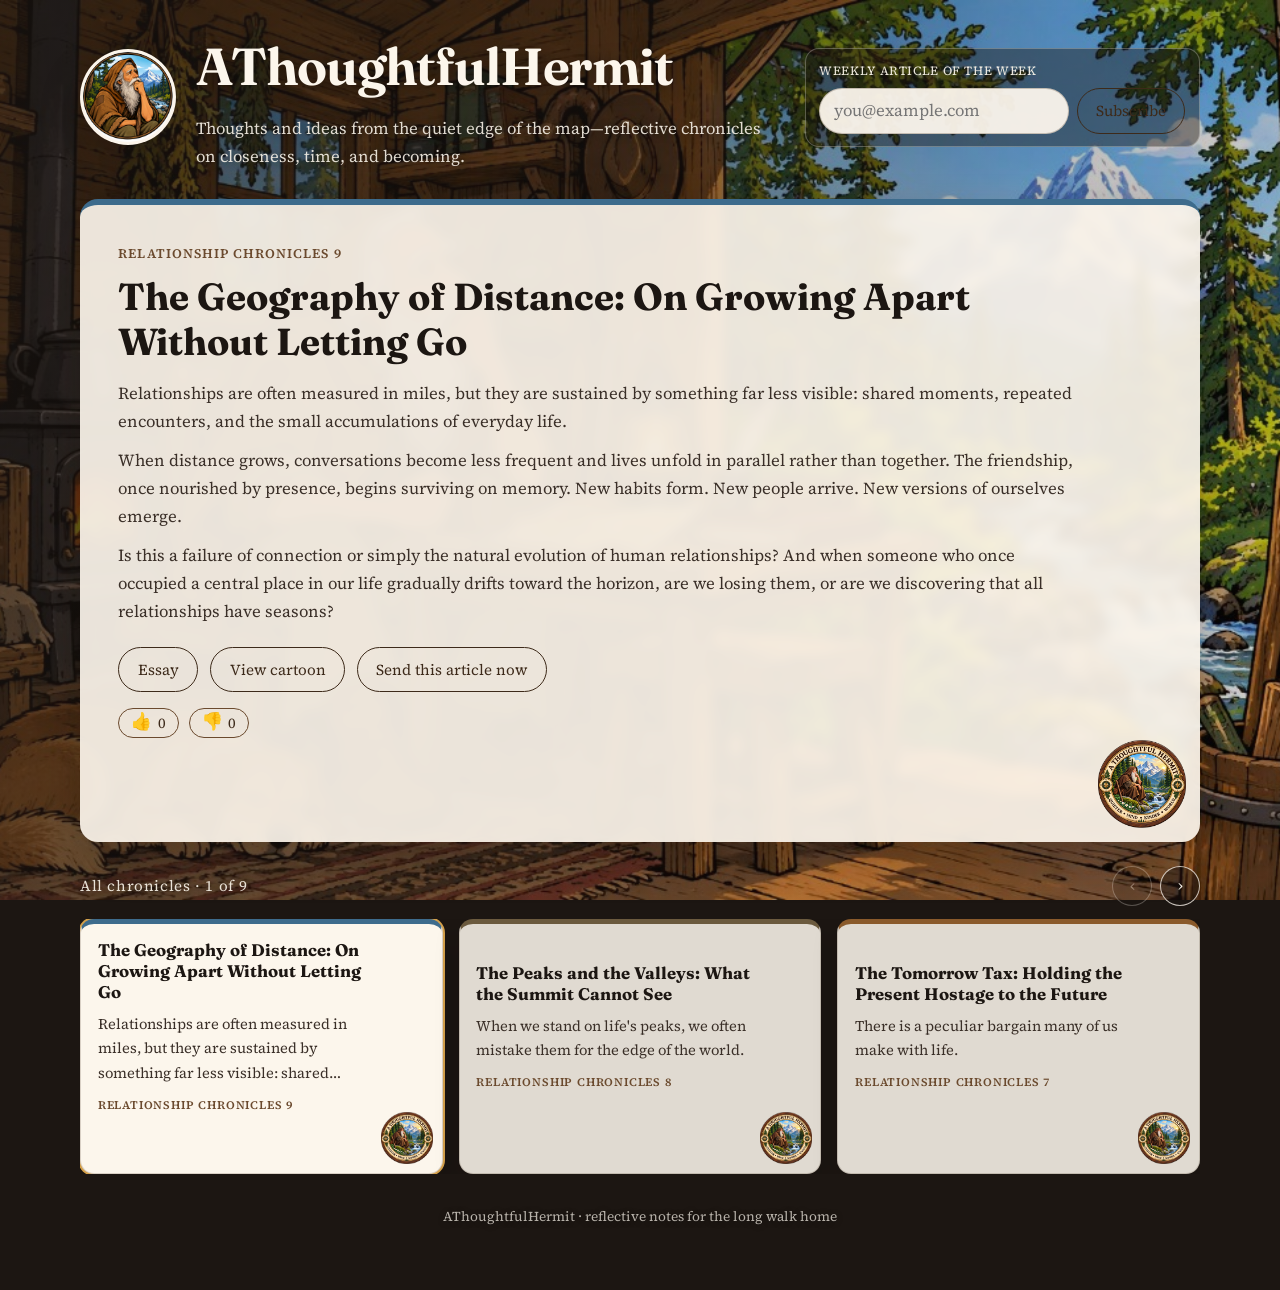
==== commit bf8378a4: "Harden engagement endpoints against review findings. Remove leaked unsubscribe tokens, rate-limit pu" ====
--- a/index.html
+++ b/index.html
@@ -1599,6 +1599,6 @@
   <script src="config.js?v=1.3"></script>
   <script src="chronicles.js?v=1.3"></script>
   <script src="script.js?v=1.3"></script>
-  <script src="engagement.js?v=1.4"></script>
+  <script src="engagement.js?v=1.5"></script>
 </body>
 </html>
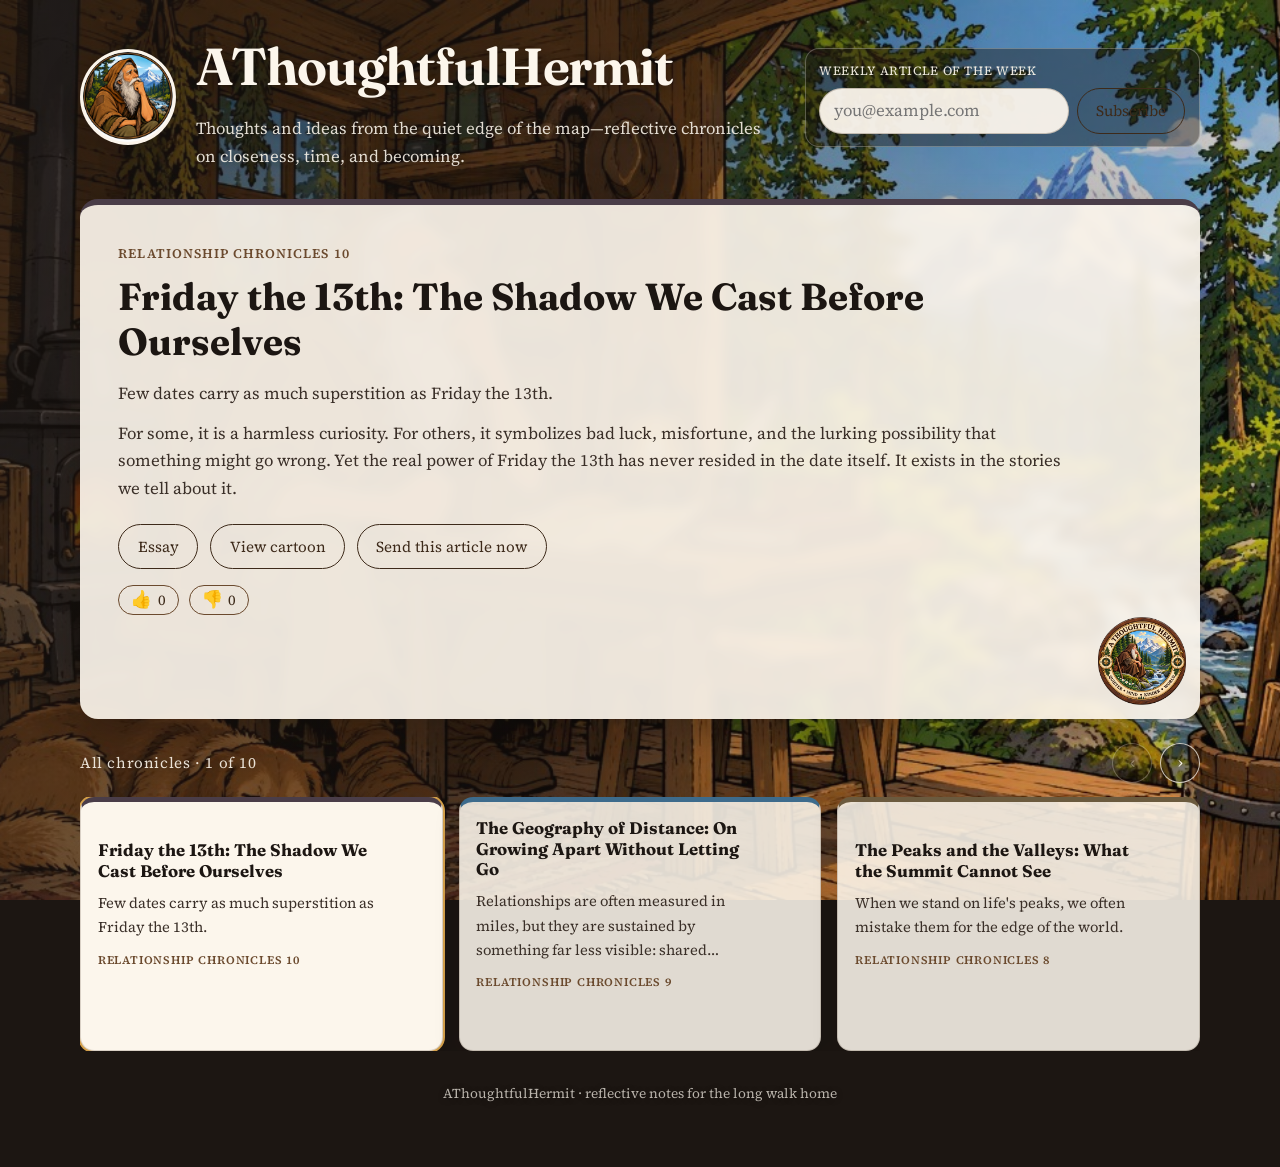
==== commit 681cfeb0: "Add Friday the 13th as lead chronicle and article of the week. Publish newsletter assets on Pages, d" ====
--- a/index.html
+++ b/index.html
@@ -103,6 +103,211 @@
     </footer>
   </div>
 
+<template id="essay-friday-the-13th">
+    <article class="essay">
+      <h2 class="essay__title">Friday the 13th: The Shadow We Cast Before Ourselves</h2>
+      <section class="essay__section">
+        <h3>I. A Date Becomes a Monster</h3>
+        <p>Friday the 13th arrives like any other day.</p>
+        <p>The sun rises.</p>
+        <p>Coffee brews.</p>
+        <p>Emails accumulate.</p>
+        <p>Traffic moves.</p>
+        <p>Children go to school.</p>
+        <p>Stores open their doors.</p>
+        <p>The machinery of ordinary life continues undisturbed.</p>
+        <p>Yet for centuries, many have approached this date with caution.</p>
+        <p>Flights are postponed.</p>
+        <p>Decisions delayed.</p>
+        <p>Anxiety heightened.</p>
+        <p>The number itself seems to possess a mysterious power.</p>
+        <p>But if we pause for a moment, something curious becomes clear.</p>
+        <p>Nothing about the date has changed.</p>
+        <p>Only the story surrounding it.</p>
+        <p>The fear exists not in the calendar.</p>
+        <p>The fear exists in the imagination.</p>
+        <p>And in this regard, Friday the 13th is not really about superstition.</p>
+        <p>It is about being human.</p>
+        <p>Because all of us carry our own version of Friday the 13th.</p>
+      </section>
+      <section class="essay__section">
+        <h3>II. The Mind's Talent for Shadow-Making</h3>
+        <p>The human mind possesses an extraordinary gift.</p>
+        <p>It can imagine futures that do not yet exist.</p>
+        <p>This ability has helped us survive.</p>
+        <p>We anticipate storms.</p>
+        <p>Prepare for winter.</p>
+        <p>Plan for retirement.</p>
+        <p>Avoid danger.</p>
+        <p>Yet the same gift can become a burden.</p>
+        <p>The mind often struggles to distinguish between a possibility and a probability.</p>
+        <p>A difficult conversation becomes a catastrophe.</p>
+        <p>A medical test becomes a diagnosis.</p>
+        <p>A career setback becomes permanent failure.</p>
+        <p>A silence becomes rejection.</p>
+        <p>A cloud becomes a storm.</p>
+        <p>Fear is often less concerned with reality than with possibility.</p>
+        <p>It does not ask:</p>
+        <p>"What is happening?"</p>
+        <p>It asks:</p>
+        <p>"What is the worst thing that could happen?"</p>
+        <p>And then quietly assumes the answer is inevitable.</p>
+      </section>
+      <section class="essay__section">
+        <h3>III. The Empty Room</h3>
+        <p>Imagine entering a dark room.</p>
+        <p>You see a shape in the corner.</p>
+        <p>Your heart races.</p>
+        <p>The silhouette appears threatening.</p>
+        <p>The imagination immediately begins its work.</p>
+        <p>What is it?</p>
+        <p>What does it mean?</p>
+        <p>Should I be worried?</p>
+        <p>The room itself has not changed.</p>
+        <p>The shape remains motionless.</p>
+        <p>Yet fear transforms uncertainty into menace.</p>
+        <p>Then someone turns on the light.</p>
+        <p>The monster becomes a coat draped over a chair.</p>
+        <p>Relief follows.</p>
+        <p>Not because danger disappeared.</p>
+        <p>Because understanding arrived.</p>
+        <p>Many of our fears operate similarly.</p>
+        <p>The unknown often appears larger than the truth.</p>
+        <p>And the imagination, given sufficient darkness, becomes an exceptionally talented artist.</p>
+      </section>
+      <section class="essay__section">
+        <h3>IV. The Cost of Catastrophe</h3>
+        <p>Fear is not free.</p>
+        <p>Every imagined disaster extracts payment in advance.</p>
+        <p>A future failure creates present anxiety.</p>
+        <p>A future loss creates present grief.</p>
+        <p>A future embarrassment creates present hesitation.</p>
+        <p>We suffer twice.</p>
+        <p>Once in imagination.</p>
+        <p>Once again should the event actually occur.</p>
+        <p>And often the anticipated event never arrives at all.</p>
+        <p>The mind becomes a theater performing tragedies for an audience of one.</p>
+        <p>Entire emotional storms emerge from situations that have not yet happened and may never happen.</p>
+        <p>The date on the calendar becomes dangerous.</p>
+        <p>The unopened email becomes devastating.</p>
+        <p>The unanswered text becomes rejection.</p>
+        <p>The future begins charging rent inside the present.</p>
+      </section>
+      <section class="essay__section">
+        <h3>V. Rationality Is Not Coldness</h3>
+        <p>When people hear the phrase rational thinking, they often imagine detachment.</p>
+        <p>A purely logical existence.</p>
+        <p>The suppression of emotion.</p>
+        <p>But rationality is something far gentler.</p>
+        <p>It does not ask us to stop feeling.</p>
+        <p>It asks us to examine what we are feeling.</p>
+        <p>To distinguish evidence from assumption.</p>
+        <p>Probability from possibility.</p>
+        <p>Fact from story.</p>
+        <p>The rational mind does not deny fear.</p>
+        <p>It interviews it.</p>
+        <p>What evidence supports this fear?</p>
+        <p>What evidence challenges it?</p>
+        <p>What outcomes am I ignoring?</p>
+        <p>How many times has this fear predicted disaster and been wrong?</p>
+        <p>Rationality shines a flashlight into dark corners.</p>
+        <p>Not to eliminate mystery.</p>
+        <p>Simply to reveal what is actually there.</p>
+      </section>
+      <section class="essay__section">
+        <h3>VI. The Valley Beyond the Cliff</h3>
+        <p>Fear often presents life as a cliff.</p>
+        <p>One mistake and everything collapses.</p>
+        <p>One loss and recovery becomes impossible.</p>
+        <p>One rejection and the future disappears.</p>
+        <p>Yet lived experience tells a different story.</p>
+        <p>Most cliffs are valleys.</p>
+        <p>You lose a job and discover a different path.</p>
+        <p>A relationship ends and new relationships emerge.</p>
+        <p>A plan fails and a better plan appears.</p>
+        <p>The feared ending becomes an unexpected beginning.</p>
+        <p>From the peak, we see only what lies directly below.</p>
+        <p>We imagine a fall.</p>
+        <p>We rarely imagine the stream, the meadow, and the trail hidden from view.</p>
+        <p>Life contains far more terrain than fear allows us to see.</p>
+      </section>
+      <section class="essay__section">
+        <h3>VII. The Companion Called Uncertainty</h3>
+        <p>Many people treat uncertainty as an enemy.</p>
+        <p>Yet certainty is rarely available.</p>
+        <p>No one knows exactly what next year will bring.</p>
+        <p>No one knows which conversations will matter.</p>
+        <p>No one knows which detours will become defining chapters.</p>
+        <p>Uncertainty is not an interruption of life.</p>
+        <p>It is the condition in which life unfolds.</p>
+        <p>Friday the 13th merely makes this reality visible.</p>
+        <p>The date becomes a symbol.</p>
+        <p>A reminder that humans are uncomfortable with what they cannot predict.</p>
+        <p>But uncertainty itself is neutral.</p>
+        <p>It contains both danger and possibility.</p>
+        <p>Both loss and opportunity.</p>
+        <p>Both endings and beginnings.</p>
+        <p>The future remains unwritten.</p>
+        <p>And that is precisely its value.</p>
+      </section>
+      <section class="essay__section">
+        <h3>VIII. Challenging the Shadow</h3>
+        <p>The way beyond fear is rarely through avoidance.</p>
+        <p>Avoidance grants fear authority.</p>
+        <p>Every avoided conversation confirms its power.</p>
+        <p>Every postponed action expands its territory.</p>
+        <p>Courage begins somewhere smaller.</p>
+        <p>With curiosity.</p>
+        <p>What exactly am I afraid of?</p>
+        <p>Is this fear a fact or a forecast?</p>
+        <p>What evidence would change my mind?</p>
+        <p>What would I tell a friend standing where I am now?</p>
+        <p>Fear thrives in vagueness.</p>
+        <p>Clarity deprives it of oxygen.</p>
+        <p>When examined carefully, many fears become smaller.</p>
+        <p>Not because the world becomes safer.</p>
+        <p>Because the mind becomes more accurate.</p>
+      </section>
+      <section class="essay__section">
+        <h3>IX. Friday the 13th</h3>
+        <p>Perhaps the lesson of Friday the 13th has nothing to do with luck.</p>
+        <p>Perhaps it is an invitation.</p>
+        <p>An invitation to notice the stories we tell ourselves.</p>
+        <p>The catastrophes we rehearse.</p>
+        <p>The shadows we mistake for realities.</p>
+        <p>The futures we mourn before they arrive.</p>
+        <p>The mind will always imagine danger.</p>
+        <p>That is part of its job.</p>
+        <p>Wisdom is deciding whether every warning deserves obedience.</p>
+        <p>The date arrives.</p>
+        <p>The clock turns.</p>
+        <p>The day unfolds.</p>
+        <p>Most often, life proceeds exactly as it always does.</p>
+      </section>
+      <section class="essay__section">
+        <h3>X. Turning on the Light</h3>
+        <p>Perhaps courage is not fearlessness.</p>
+        <p>Perhaps courage is simply turning on the light.</p>
+        <p>Looking more closely.</p>
+        <p>Asking better questions.</p>
+        <p>Allowing evidence to have a voice alongside anxiety.</p>
+        <p>Recognizing that not every shadow conceals a monster.</p>
+        <p>Not every descent is a disaster.</p>
+        <p>Not every uncertainty is a threat.</p>
+        <p>The date remains Friday the 13th.</p>
+        <p>The future remains uncertain.</p>
+        <p>Challenges still exist.</p>
+        <p>Loss remains possible.</p>
+        <p>None of this changes.</p>
+        <p>What changes is our willingness to examine fear rather than surrender to it.</p>
+        <p>Because the greatest dangers in life are rarely the ones written on the calendar.</p>
+        <p>They are the ones we create when imagination becomes certainty and possibility becomes prophecy.</p>
+        <p>And perhaps freedom begins when we stop fearing the day itself.</p>
+        <p>And start questioning the shadow it casts.</p>
+      </section>
+    </article>
+  </template>
+
 <template id="essay-geography-distance">
     <article class="essay">
       <h2 class="essay__title">The Geography of Distance: On Growing Apart Without Letting Go</h2>
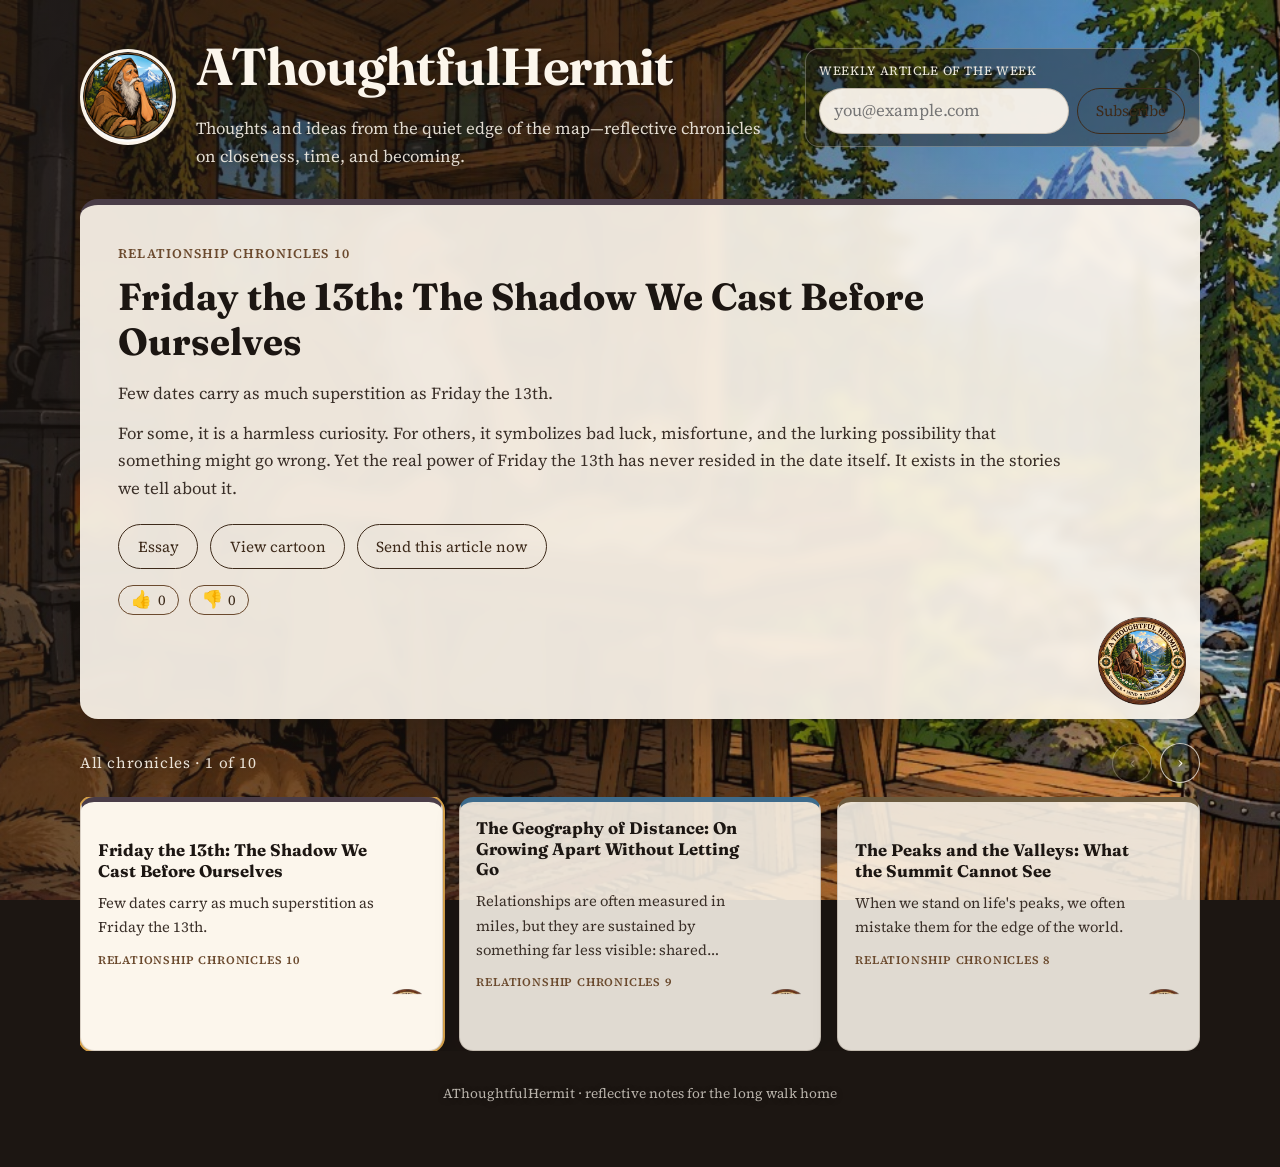
==== commit 9b478d06: "Fix newsletter unsubscribe injection and deep-link modal edge cases. Weekly sends now replace the op" ====
--- a/index.html
+++ b/index.html
@@ -87,7 +87,7 @@
 
     <section class="strip-section" aria-label="Chronicle strip">
       <div class="strip-header">
-        <p class="strip-label">All chronicles · <span id="strip-status">1 of 9</span></p>
+        <p class="strip-label">All chronicles · <span id="strip-status">1 of 10</span></p>
         <div class="strip-controls">
           <button class="strip-nav" type="button" id="strip-prev" aria-label="Previous chronicle">‹</button>
           <button class="strip-nav" type="button" id="strip-next" aria-label="Next chronicle">›</button>
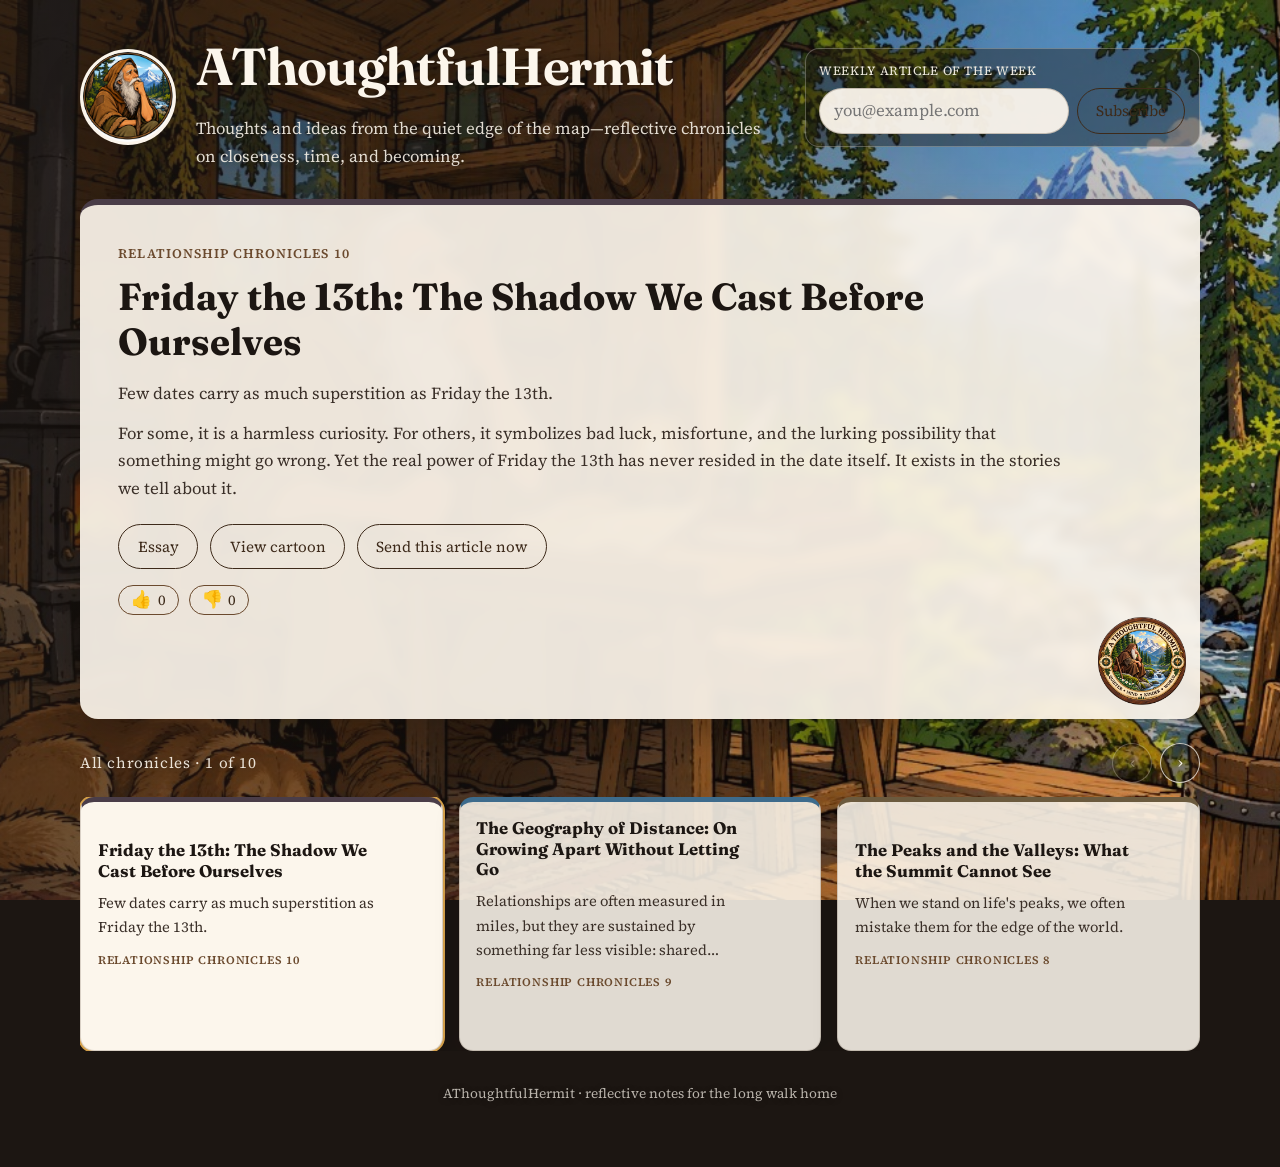
==== commit eba8888f: "Bump style and script cache-bust versions for image deterrents. Co-authored-by: Cursor <cursoragent@" ====
--- a/index.html
+++ b/index.html
@@ -8,7 +8,7 @@
   <link rel="preconnect" href="https://fonts.googleapis.com" />
   <link rel="preconnect" href="https://fonts.gstatic.com" crossorigin />
   <link href="https://fonts.googleapis.com/css2?family=Fraunces:opsz,wght@9..144,500;9..144,650&family=Source+Serif+4:opsz,wght@8..60,400;8..60,600&display=swap" rel="stylesheet" />
-  <link rel="stylesheet" href="style.css?v=1.7" />
+  <link rel="stylesheet" href="style.css?v=1.8" />
 </head>
 <body>
   <div class="site-shell">
@@ -1803,7 +1803,7 @@
 
   <script src="config.js?v=1.3"></script>
   <script src="chronicles.js?v=1.3"></script>
-  <script src="script.js?v=1.3"></script>
+  <script src="script.js?v=1.4"></script>
   <script src="engagement.js?v=1.5"></script>
 </body>
 </html>
--- a/style.css
+++ b/style.css
@@ -49,6 +49,16 @@
 img {
   max-width: 100%;
   display: block;
+  -webkit-user-drag: none;
+  user-select: none;
+  -webkit-user-select: none;
+}
+
+/* Light deterrent only — publicly displayed images can still be saved. */
+.image-modal__image,
+.panel-logo,
+.author-portrait {
+  pointer-events: none;
 }
 
 button {
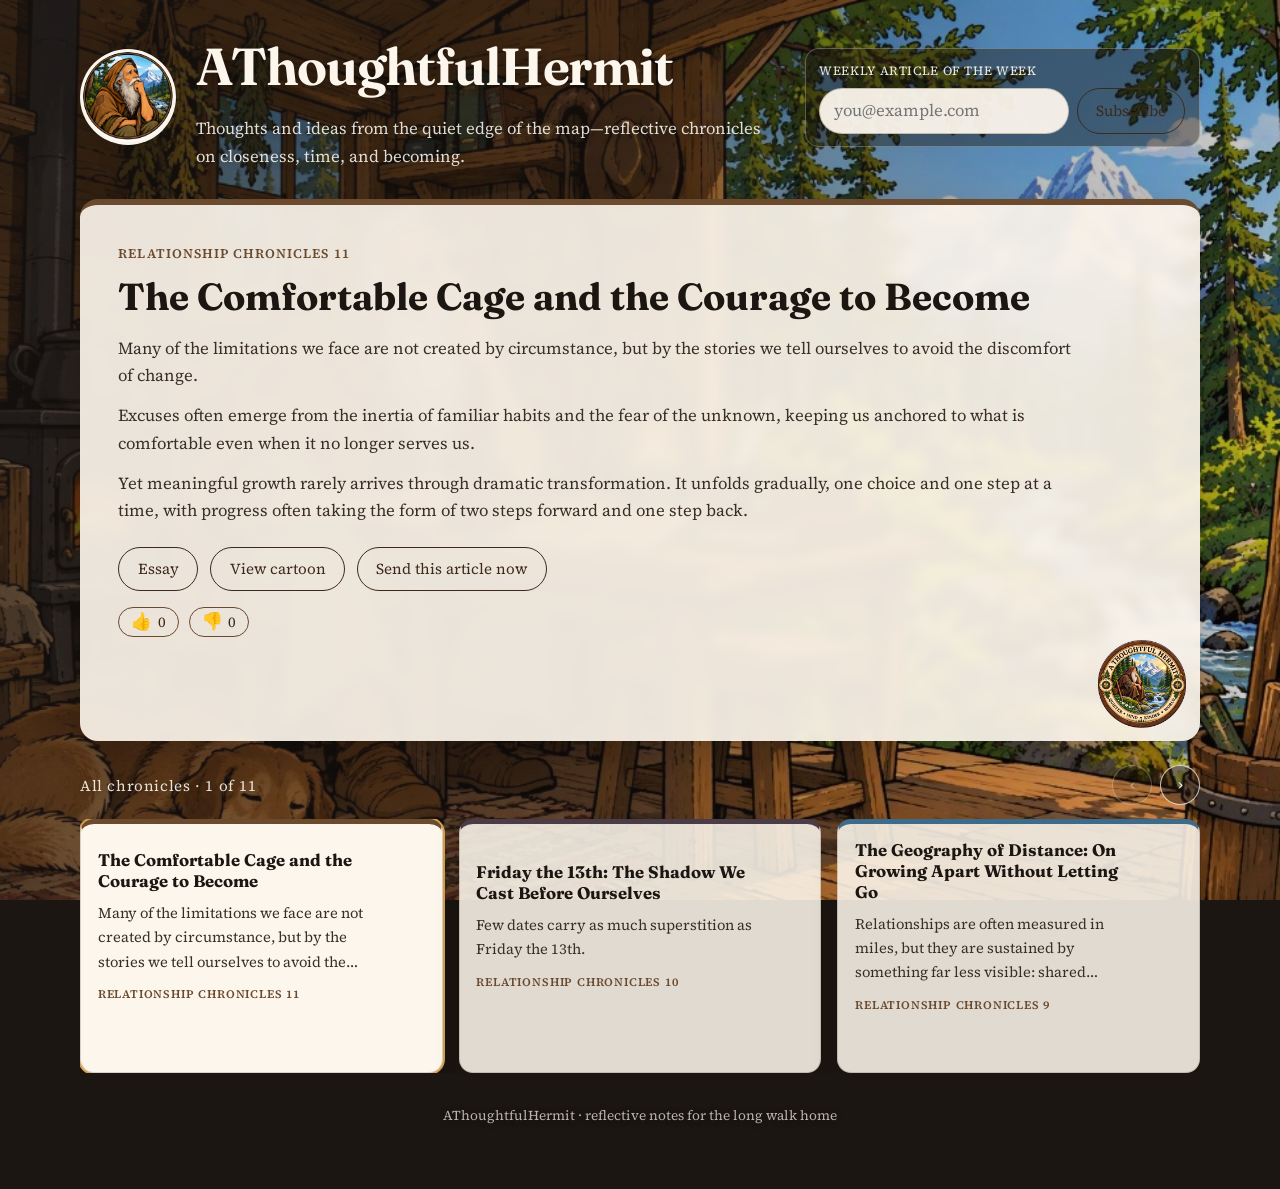
==== commit c97ec7e0: "Add Comfortable Cage as lead chronicle with RC11 art. Introduce Relationship Chronicles 11 as the st" ====
--- a/index.html
+++ b/index.html
@@ -103,6 +103,266 @@
     </footer>
   </div>
 
+  <template id="essay-comfortable-cage">
+    <article class="essay">
+      <h2 class="essay__title">The Comfortable Cage and the Courage to Become</h2>
+      <section class="essay__section">
+        <h3>I. The Voice That Sounds Like Reason</h3>
+        <p>Most excuses do not arrive dressed as excuses.</p>
+        <p>They arrive as logic.</p>
+        <p>As caution.</p>
+        <p>As timing.</p>
+        <p>As practicality.</p>
+        <p>&quot;I&#x27;ll start when things settle down.&quot;</p>
+        <p>&quot;I&#x27;m not ready yet.&quot;</p>
+        <p>&quot;Maybe next month.&quot;</p>
+        <p>&quot;What if it doesn&#x27;t work?&quot;</p>
+        <p>The voice sounds reasonable because it is speaking on behalf of something deeply human.</p>
+        <p>Not laziness.</p>
+        <p>Not weakness.</p>
+        <p>Something older.</p>
+        <p>Something quieter.</p>
+        <p>The desire to remain where we are.</p>
+        <p>The desire to avoid the unknown.</p>
+        <p>The desire to protect ourselves from disappointment.</p>
+        <p>The excuse is rarely the problem.</p>
+        <p>The excuse is often the symptom.</p>
+        <p>Behind it stands fear.</p>
+        <p>Behind fear stands uncertainty.</p>
+        <p>And behind uncertainty stands a question many of us spend years avoiding:</p>
+        <p>&quot;Who might I become if I actually tried?&quot;</p>
+      </section>
+      <section class="essay__section">
+        <h3>II. The Gravity of Familiar Things</h3>
+        <p>Human beings are creatures of habit.</p>
+        <p>We build routines.</p>
+        <p>Patterns.</p>
+        <p>Comforts.</p>
+        <p>Expectations.</p>
+        <p>What begins as a choice gradually becomes a lifestyle.</p>
+        <p>What begins as a behavior gradually becomes an identity.</p>
+        <p>Over time, familiar roads become invisible.</p>
+        <p>We drive them without thinking.</p>
+        <p>Walk them without noticing.</p>
+        <p>Live them without questioning.</p>
+        <p>Even unhappiness can become familiar.</p>
+        <p>And familiarity possesses a strange power.</p>
+        <p>A known discomfort often feels safer than an unknown possibility.</p>
+        <p>A dissatisfying job may feel safer than pursuing a dream.</p>
+        <p>A lonely routine may feel safer than risking connection.</p>
+        <p>An unfulfilled life may feel safer than risking change.</p>
+        <p>The familiar asks little of us.</p>
+        <p>The unknown asks everything.</p>
+        <p>So we remain.</p>
+        <p>Not because the cage is locked.</p>
+        <p>But because we have grown accustomed to its shape.</p>
+      </section>
+      <section class="essay__section">
+        <h3>III. The Fear of Doors</h3>
+        <p>Imagine standing before a closed door.</p>
+        <p>Behind it lies a future you cannot see.</p>
+        <p>A new career.</p>
+        <p>A new relationship.</p>
+        <p>A new skill.</p>
+        <p>A new version of yourself.</p>
+        <p>The mind immediately begins its work.</p>
+        <p>What if I fail?</p>
+        <p>What if I embarrass myself?</p>
+        <p>What if I lose what I already have?</p>
+        <p>What if I&#x27;m not good enough?</p>
+        <p>Notice what rarely follows.</p>
+        <p>What if I succeed?</p>
+        <p>What if I discover strengths I never knew existed?</p>
+        <p>What if the life I want exists on the other side?</p>
+        <p>Fear has an interesting habit.</p>
+        <p>It asks questions with only one possible answer.</p>
+        <p>It becomes both prosecutor and judge.</p>
+        <p>It presents no evidence.</p>
+        <p>Only conclusions.</p>
+        <p>The unknown becomes dangerous not because of what it is.</p>
+        <p>But because of what the imagination decides it might be.</p>
+      </section>
+      <section class="essay__section">
+        <h3>IV. The Myth of Overnight Transformation</h3>
+        <p>Many people postpone change because they imagine it must happen all at once.</p>
+        <p>A complete reinvention.</p>
+        <p>A dramatic breakthrough.</p>
+        <p>A sudden awakening.</p>
+        <p>Life rarely works that way.</p>
+        <p>The mountain is climbed one step at a time.</p>
+        <p>The garden grows one day at a time.</p>
+        <p>Trust is built one conversation at a time.</p>
+        <p>Character is formed one choice at a time.</p>
+        <p>The habits that shape our lives were not created overnight.</p>
+        <p>They were built through repetition.</p>
+        <p>One day became another.</p>
+        <p>One choice became another.</p>
+        <p>One thought became another.</p>
+        <p>Years later, we call it personality.</p>
+        <p>Why should change be any different?</p>
+        <p>If our current lives were built gradually, our future lives will be built gradually as well.</p>
+        <p>Small actions accumulate.</p>
+        <p>Tiny improvements compound.</p>
+        <p>What seems insignificant today often becomes transformational tomorrow.</p>
+      </section>
+      <section class="essay__section">
+        <h3>V. Two Steps Forward, One Step Back</h3>
+        <p>Perhaps one of the most damaging misunderstandings about growth is the belief that progress should be linear.</p>
+        <p>Forward.</p>
+        <p>Forward.</p>
+        <p>Forward.</p>
+        <p>Always forward.</p>
+        <p>Reality tells a different story.</p>
+        <p>Growth stumbles.</p>
+        <p>Healing hesitates.</p>
+        <p>Learning loops.</p>
+        <p>Progress often looks like two steps forward and one step back.</p>
+        <p>A person starts exercising and misses a week.</p>
+        <p>Someone finds confidence and then experiences self-doubt.</p>
+        <p>An entrepreneur launches a business and encounters failure.</p>
+        <p>A recovering perfectionist falls into old habits.</p>
+        <p>The setback arrives.</p>
+        <p>And many interpret it as proof they were never changing at all.</p>
+        <p>But a step backward does not erase the journey.</p>
+        <p>The tide moves in and out while still advancing toward the shore.</p>
+        <p>Trees lose leaves while continuing to grow.</p>
+        <p>Seasons retreat only to return.</p>
+        <p>Nature understands what we often forget.</p>
+        <p>Progress and imperfection can coexist.</p>
+        <p>The road to transformation is rarely a straight line.</p>
+        <p>Yet it remains a road.</p>
+      </section>
+      <section class="essay__section">
+        <h3>VI. The Unexpected Gift of Failure</h3>
+        <p>Few words inspire more anxiety than failure.</p>
+        <p>Yet failure possesses a reputation it does not entirely deserve.</p>
+        <p>Failure is information.</p>
+        <p>Failure is feedback.</p>
+        <p>Failure is experience.</p>
+        <p>Failure is tuition paid to reality.</p>
+        <p>Every craftsperson has failed.</p>
+        <p>Every athlete has failed.</p>
+        <p>Every artist has failed.</p>
+        <p>Every leader has failed.</p>
+        <p>Every person who has built something meaningful has encountered moments when things did not go according to plan.</p>
+        <p>The difference is not that they avoided failure.</p>
+        <p>The difference is that they stopped treating it as a verdict.</p>
+        <p>A failed effort is not a failed person.</p>
+        <p>A mistake is not an identity.</p>
+        <p>A setback is not a destination.</p>
+        <p>Many of life&#x27;s greatest lessons arrive carrying the disguise of disappointment.</p>
+        <p>The stone that causes us to stumble often becomes the stone upon which we stand.</p>
+      </section>
+      <section class="essay__section">
+        <h3>VII. Learning to Stand Beside Ourselves</h3>
+        <p>For some, the greatest obstacle is not failure.</p>
+        <p>It is self-rejection.</p>
+        <p>We speak to ourselves in ways we would never speak to a friend.</p>
+        <p>We magnify our flaws.</p>
+        <p>Minimize our strengths.</p>
+        <p>Remember our mistakes.</p>
+        <p>Forget our victories.</p>
+        <p>Then we wonder why moving forward feels difficult.</p>
+        <p>A person cannot flourish while constantly at war with themselves.</p>
+        <p>Self-love is frequently misunderstood.</p>
+        <p>It is not arrogance.</p>
+        <p>It is not self-importance.</p>
+        <p>It is not the belief that we are perfect.</p>
+        <p>It is the recognition that we are worthy of compassion while imperfect.</p>
+        <p>It is understanding that growth requires patience.</p>
+        <p>The same patience we extend to those we love.</p>
+        <p>We do not become stronger by hating ourselves into change.</p>
+        <p>We become stronger by supporting ourselves through it.</p>
+        <p>The journey becomes lighter when we stop carrying unnecessary judgment.</p>
+      </section>
+      <section class="essay__section">
+        <h3>VIII. The People Who Walk Beside Us</h3>
+        <p>No meaningful journey is traveled entirely alone.</p>
+        <p>Every thriving person is supported by others.</p>
+        <p>Mentors.</p>
+        <p>Friends.</p>
+        <p>Family.</p>
+        <p>Teachers.</p>
+        <p>Colleagues.</p>
+        <p>Communities.</p>
+        <p>The healthiest relationships offer something precious.</p>
+        <p>Support and truth simultaneously.</p>
+        <p>They encourage us when we are discouraged.</p>
+        <p>Yet they also challenge us when we are mistaken.</p>
+        <p>They celebrate our victories.</p>
+        <p>Yet they refuse to help us maintain our illusions.</p>
+        <p>Authentic people do not simply tell us what we want to hear.</p>
+        <p>They care enough to tell us what we sometimes need to hear.</p>
+        <p>Not harshly.</p>
+        <p>Not cruelly.</p>
+        <p>But honestly.</p>
+        <p>Growth flourishes in environments where compassion and accountability exist together.</p>
+        <p>A strong community does not carry us.</p>
+        <p>It walks beside us.</p>
+      </section>
+      <section class="essay__section">
+        <h3>IX. The Adventure Hidden Inside Uncertainty</h3>
+        <p>What if uncertainty is not the enemy?</p>
+        <p>What if uncertainty is the doorway through which possibility enters?</p>
+        <p>Every meaningful chapter of life begins with uncertainty.</p>
+        <p>Every friendship.</p>
+        <p>Every relationship.</p>
+        <p>Every achievement.</p>
+        <p>Every dream.</p>
+        <p>Every act of courage.</p>
+        <p>None arrive with guarantees.</p>
+        <p>The unknown contains risks.</p>
+        <p>This is true.</p>
+        <p>But it also contains discoveries.</p>
+        <p>Opportunities.</p>
+        <p>Lessons.</p>
+        <p>Unexpected joys.</p>
+        <p>Future versions of ourselves waiting to be met.</p>
+        <p>When we focus exclusively on what might go wrong, we overlook everything that might go right.</p>
+        <p>The future remains unseen.</p>
+        <p>That is not a flaw.</p>
+        <p>It is what makes hope possible.</p>
+      </section>
+      <section class="essay__section">
+        <h3>X. Savoring the Journey</h3>
+        <p>Perhaps the purpose of life is not to eliminate uncertainty.</p>
+        <p>Perhaps it is to learn how to walk with it.</p>
+        <p>To recognize excuses for what they often are.</p>
+        <p>Not evidence.</p>
+        <p>Not prophecy.</p>
+        <p>Simply fear trying to keep us safe.</p>
+        <p>Every worthwhile change brings challenges.</p>
+        <p>Every new road contains obstacles.</p>
+        <p>Every meaningful dream requires courage.</p>
+        <p>None of this can be avoided.</p>
+        <p>Yet neither can the rewards.</p>
+        <p>New strengths emerge.</p>
+        <p>New relationships form.</p>
+        <p>New opportunities appear.</p>
+        <p>New versions of ourselves gradually come into view.</p>
+        <p>The journey unfolds one step at a time.</p>
+        <p>Sometimes two steps forward.</p>
+        <p>Sometimes one step back.</p>
+        <p>Still moving.</p>
+        <p>Still learning.</p>
+        <p>Still becoming.</p>
+        <p>And perhaps that is the real invitation before us.</p>
+        <p>Not to fear the unknown.</p>
+        <p>Not to wait for certainty.</p>
+        <p>Not to demand perfection.</p>
+        <p>But to embrace the adventure of growth.</p>
+        <p>To love ourselves enough to begin.</p>
+        <p>To trust ourselves enough to continue.</p>
+        <p>To surround ourselves with honest companions who help us see clearly.</p>
+        <p>And to remember that every challenge carries within it the possibility of transformation.</p>
+        <p>Because life is not a destination to be reached.</p>
+        <p>It is a journey to be savored.</p>
+        <p>And the unknown, despite all its mysteries, may be holding far more promise than our fears ever imagined.</p>
+        <p>The greatest changes often begin not with a leap, but with a single step taken despite the excuses that urged us to stay where we were.</p>
+      </section>
+    </article>
+  </template>
+
 <template id="essay-friday-the-13th">
     <article class="essay">
       <h2 class="essay__title">Friday the 13th: The Shadow We Cast Before Ourselves</h2>
@@ -1802,7 +2062,7 @@
   </div>
 
   <script src="config.js?v=1.3"></script>
-  <script src="chronicles.js?v=1.3"></script>
+  <script src="chronicles.js?v=1.4"></script>
   <script src="script.js?v=1.4"></script>
   <script src="engagement.js?v=1.5"></script>
 </body>
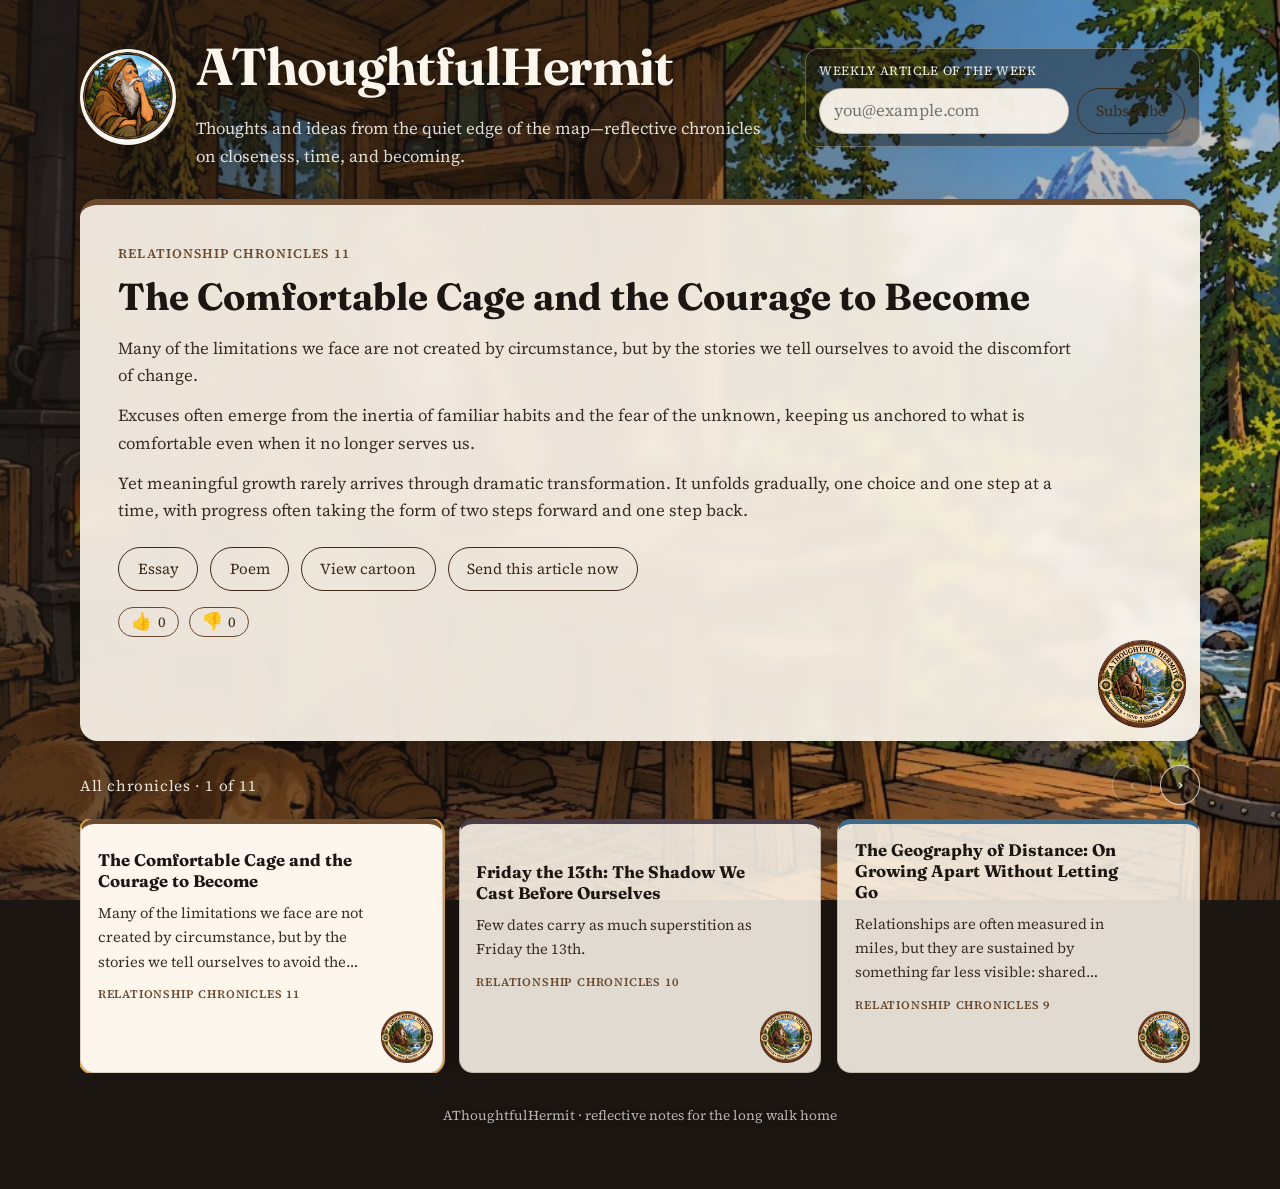
==== commit 949e574c: "Add Poem button for Comfortable Cage. Open the companion poem in the same modal pattern as essays, w" ====
--- a/index.html
+++ b/index.html
@@ -8,7 +8,7 @@
   <link rel="preconnect" href="https://fonts.googleapis.com" />
   <link rel="preconnect" href="https://fonts.gstatic.com" crossorigin />
   <link href="https://fonts.googleapis.com/css2?family=Fraunces:opsz,wght@9..144,500;9..144,650&family=Source+Serif+4:opsz,wght@8..60,400;8..60,600&display=swap" rel="stylesheet" />
-  <link rel="stylesheet" href="style.css?v=1.8" />
+  <link rel="stylesheet" href="style.css?v=1.9" />
 </head>
 <body>
   <div class="site-shell">
@@ -55,6 +55,7 @@
       <div class="feature-excerpts" id="feature-excerpts"></div>
       <div class="feature-actions">
         <button class="action-button" type="button" id="feature-essay">Essay</button>
+        <button class="action-button" type="button" id="feature-poem" hidden>Poem</button>
         <button class="action-button" type="button" id="feature-cartoon">View cartoon</button>
         <button class="action-button" type="button" id="feature-send-now">Send this article now</button>
       </div>
@@ -103,7 +104,75 @@
     </footer>
   </div>
 
-  <template id="essay-comfortable-cage">
+    <template id="poem-comfortable-cage">
+    <article class="essay poem">
+      <h2 class="essay__title">The Comfortable Cage and the Courage to Become</h2>
+      <section class="essay__section poem__stanza">
+        <p>The cage was never made of iron,</p>
+        <p>But of someday, not yet, and maybe soon.</p>
+        <p>Its door stood open in the morning light,</p>
+        <p>Yet we stayed within the comfort of familiar rooms.</p>
+      </section>
+      <section class="essay__section poem__stanza">
+        <p>Fear spoke softly, wearing reason&#x27;s voice,</p>
+        <p>Offering caution where courage was required.</p>
+        <p>It showed us every storm that might appear,</p>
+        <p>While hiding every horizon waiting beyond.</p>
+      </section>
+      <section class="essay__section poem__stanza">
+        <p>Yet becoming was never found in certainty.</p>
+        <p>It lived in unopened doors,</p>
+        <p>In trembling first steps,</p>
+        <p>In choosing movement over perfect timing.</p>
+      </section>
+      <section class="essay__section poem__stanza">
+        <p>We learned that mountains yield slowly,</p>
+        <p>One footstep at a time.</p>
+        <p>That growth stumbles and rises,</p>
+        <p>That two steps forward and one step back</p>
+        <p>Still carry us toward the summit.</p>
+      </section>
+      <section class="essay__section poem__stanza">
+        <p>The stones of failure became footholds.</p>
+        <p>The weight of self-judgment grew lighter.</p>
+        <p>Wise companions walked beside us,</p>
+        <p>Offering both kindness and truth.</p>
+      </section>
+      <section class="essay__section poem__stanza">
+        <p>And little by little,</p>
+        <p>The person we hoped to become</p>
+        <p>Began meeting the person we already were.</p>
+      </section>
+      <section class="essay__section poem__stanza">
+        <p>For courage was never the absence of fear.</p>
+        <p>It was the decision to walk anyway.</p>
+        <p>To leave the comfortable cage behind.</p>
+        <p>To trust that the unknown contains not only risk,</p>
+        <p>But possibility.</p>
+      </section>
+      <section class="essay__section poem__stanza">
+        <p>And so we continue forward,</p>
+        <p>Imperfect and unfinished,</p>
+        <p>Still learning,</p>
+        <p>Still growing,</p>
+        <p>Still becoming.</p>
+      </section>
+      <section class="essay__section poem__stanza">
+        <p>Because life does not ask us to be fearless.</p>
+        <p>It asks only that we take the next step.</p>
+      </section>
+      <section class="essay__section poem__stanza">
+        <p>And beyond that step,</p>
+        <p>Beyond the excuses,</p>
+        <p>Beyond the familiar walls,</p>
+      </section>
+      <section class="essay__section poem__stanza">
+        <p>Awaits the quiet miracle</p>
+        <p>Of becoming who we were meant to be.</p>
+      </section>
+    </article>
+  </template>
+<template id="essay-comfortable-cage">
     <article class="essay">
       <h2 class="essay__title">The Comfortable Cage and the Courage to Become</h2>
       <section class="essay__section">
@@ -2062,8 +2131,8 @@
   </div>
 
   <script src="config.js?v=1.3"></script>
-  <script src="chronicles.js?v=1.4"></script>
-  <script src="script.js?v=1.4"></script>
+  <script src="chronicles.js?v=1.5"></script>
+  <script src="script.js?v=1.5"></script>
   <script src="engagement.js?v=1.5"></script>
 </body>
 </html>
--- a/style.css
+++ b/style.css
@@ -608,6 +608,23 @@
   margin-bottom: 0;
 }
 
+.poem .essay__title {
+  font-style: italic;
+}
+
+.poem__stanza {
+  margin-bottom: 1.5rem;
+}
+
+.poem__stanza p {
+  margin: 0 0 0.2rem;
+  line-height: 1.55;
+}
+
+.poem__stanza p:last-child {
+  margin-bottom: 0;
+}
+
 @keyframes riseIn {
   from {
     opacity: 0;
